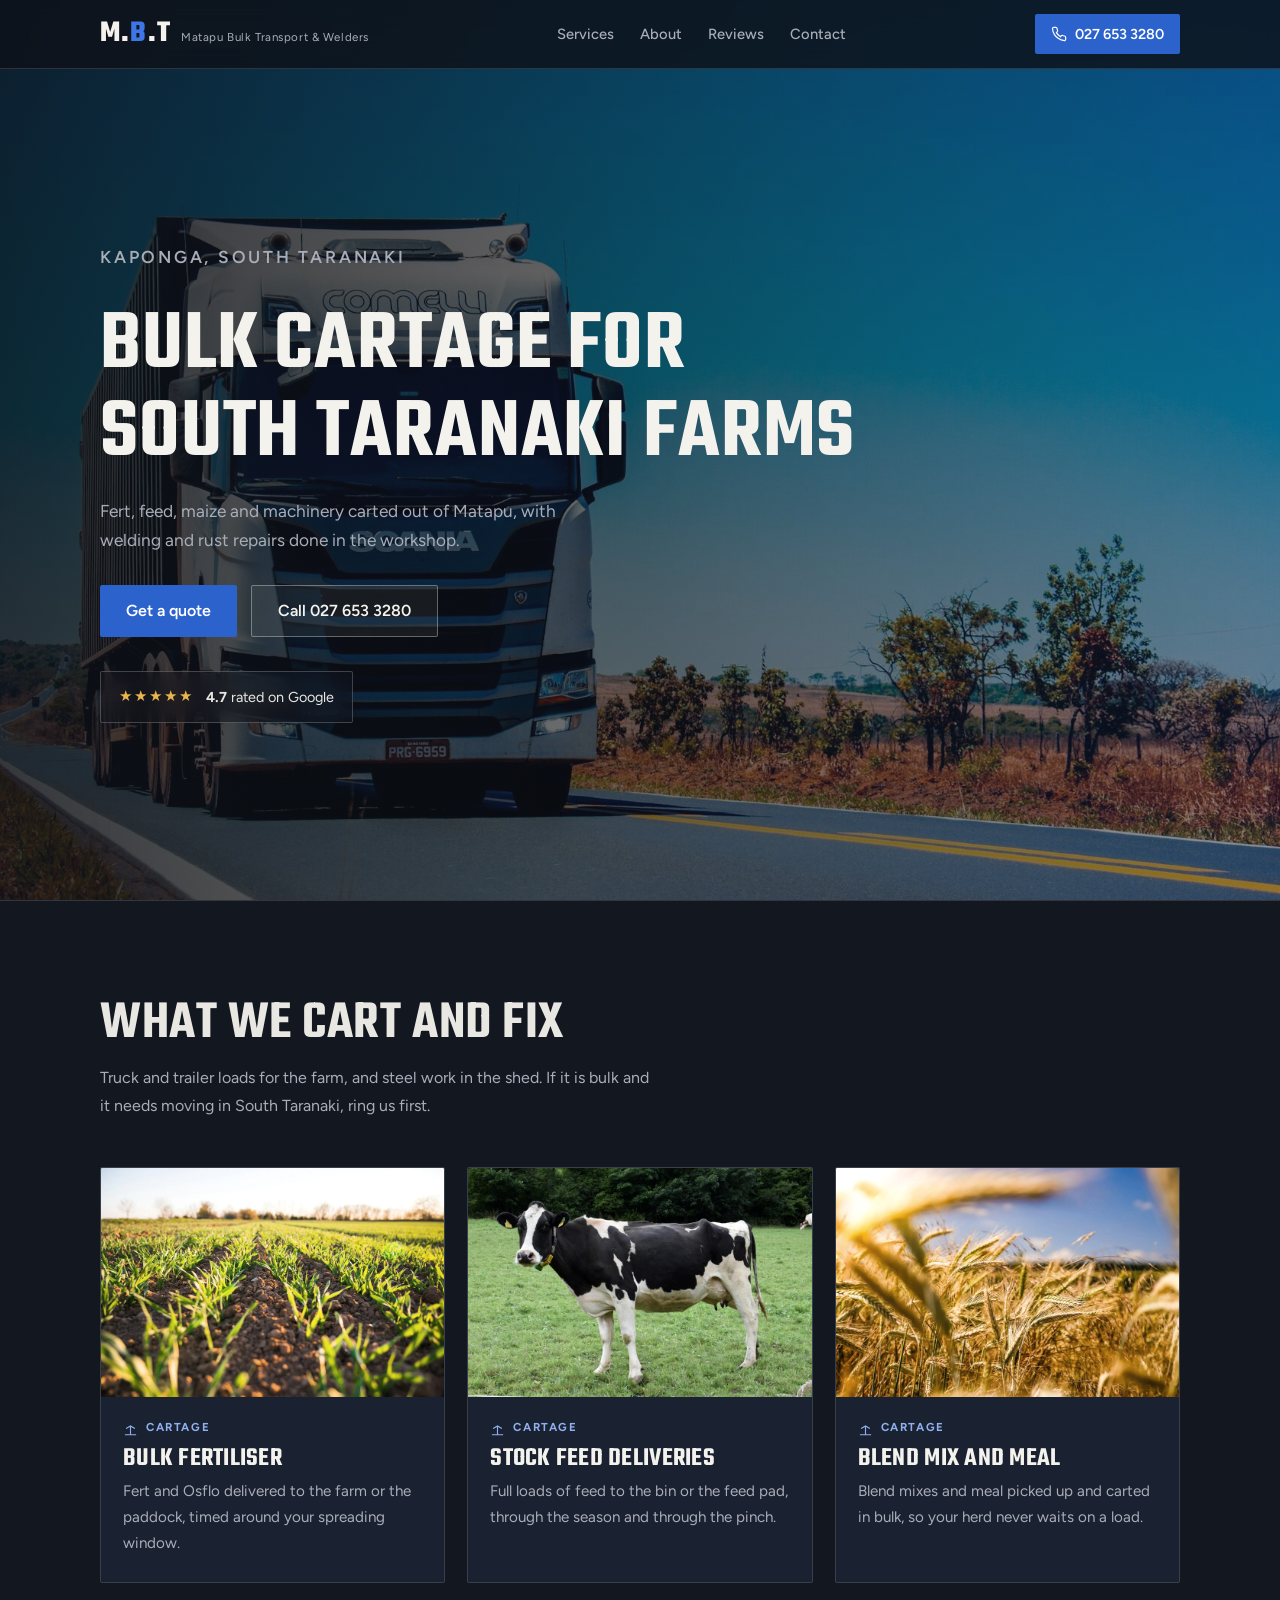
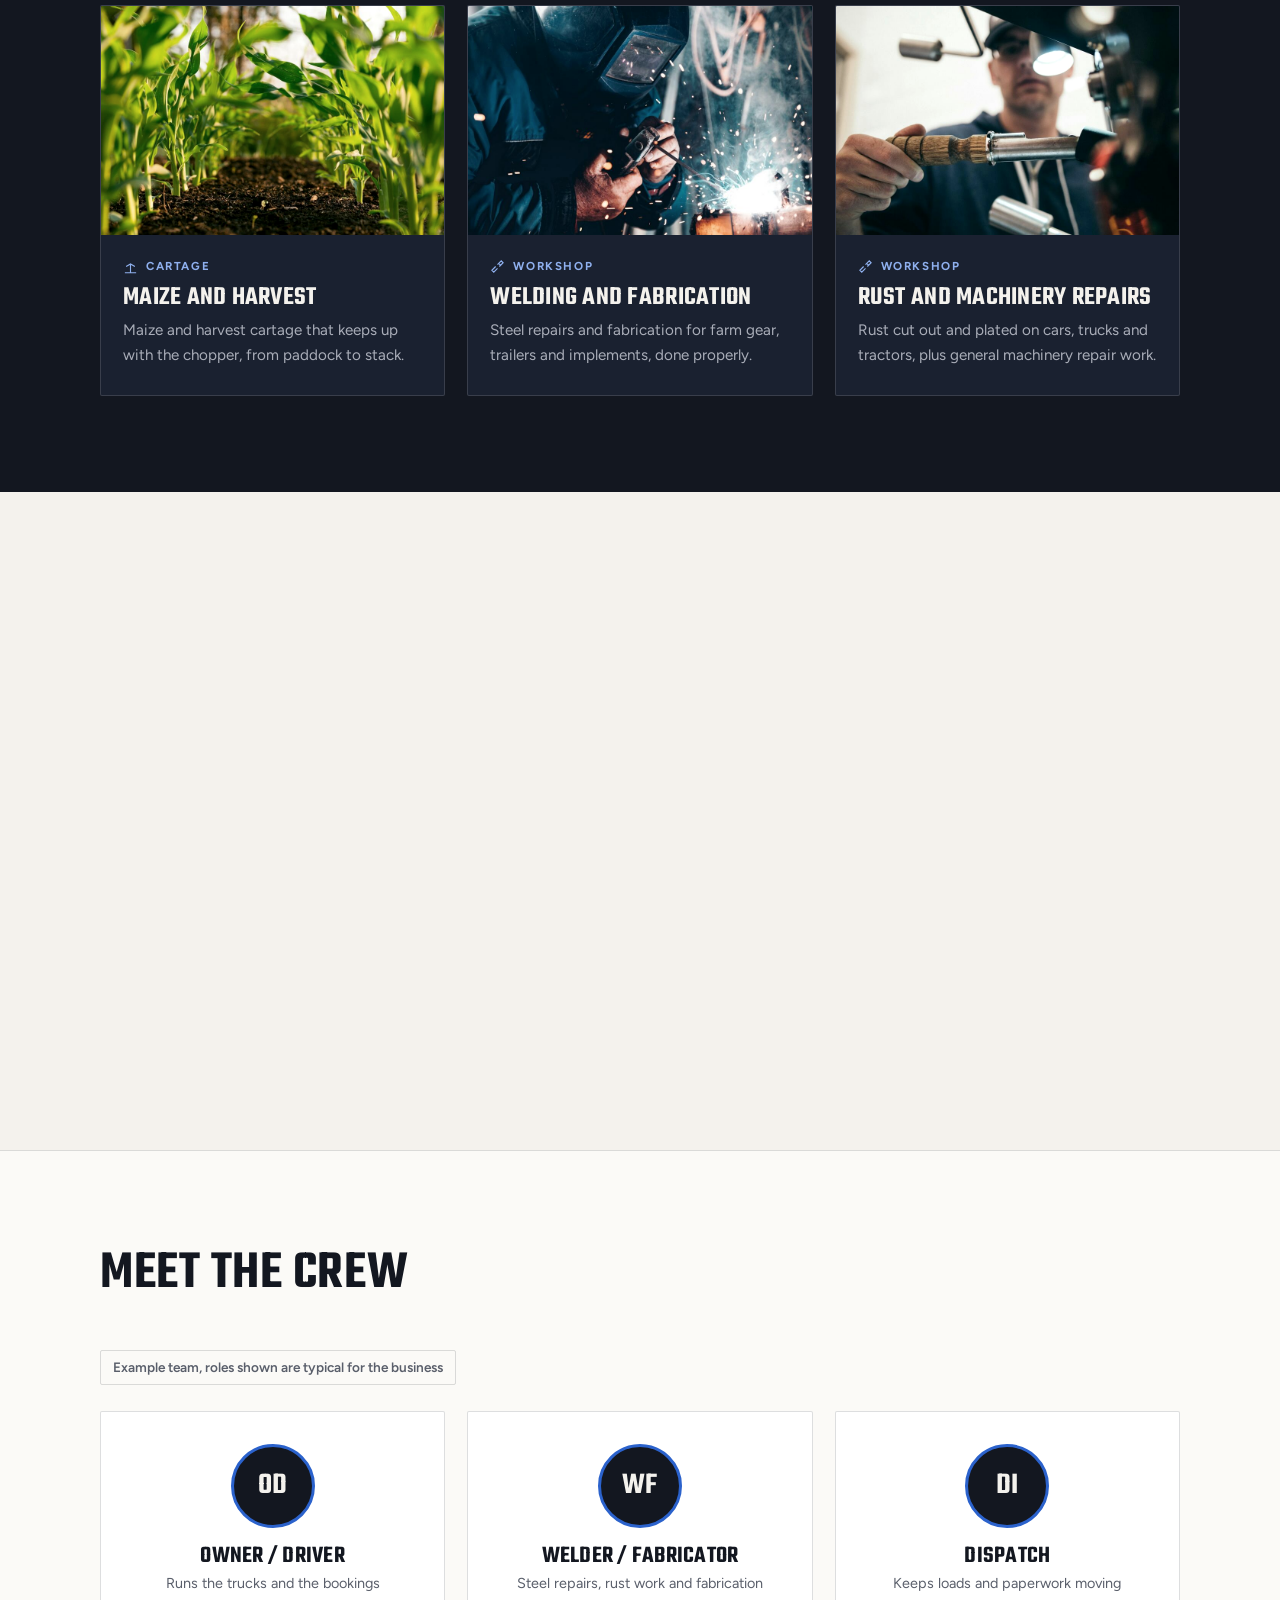
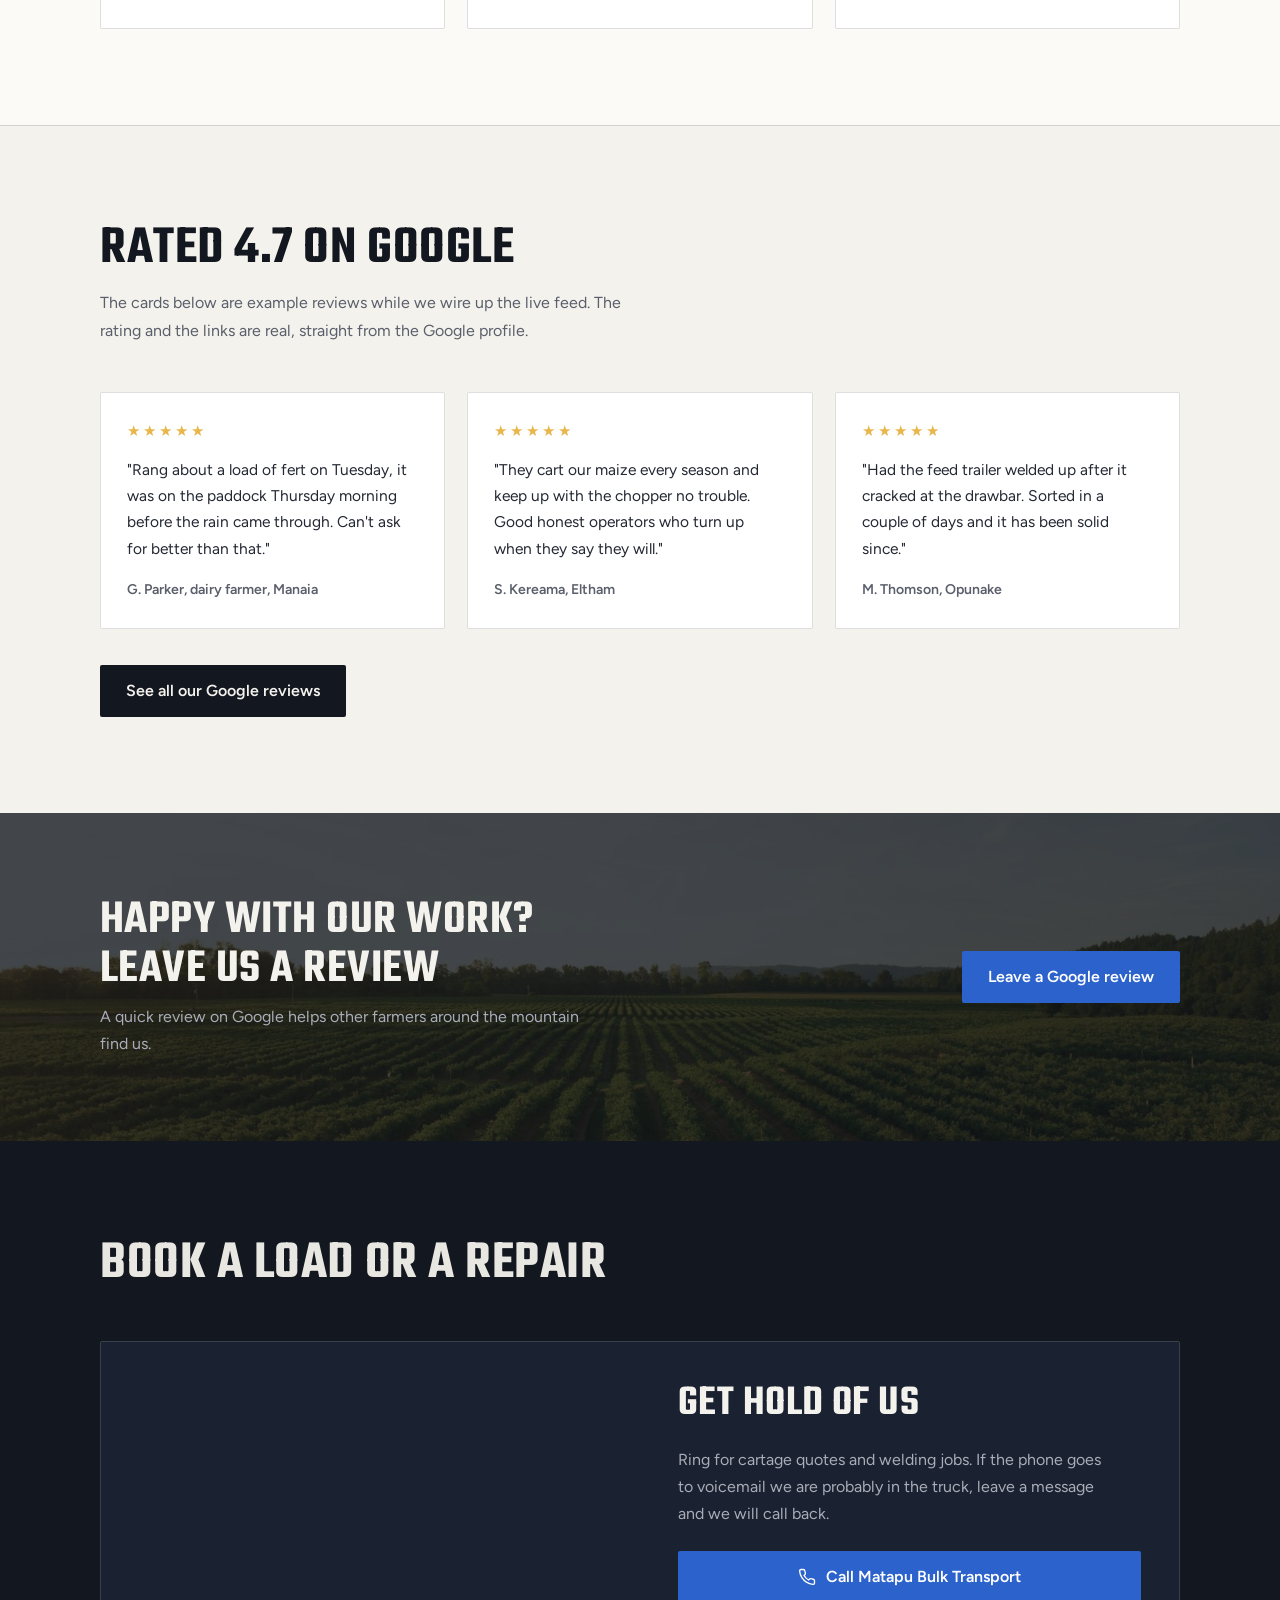
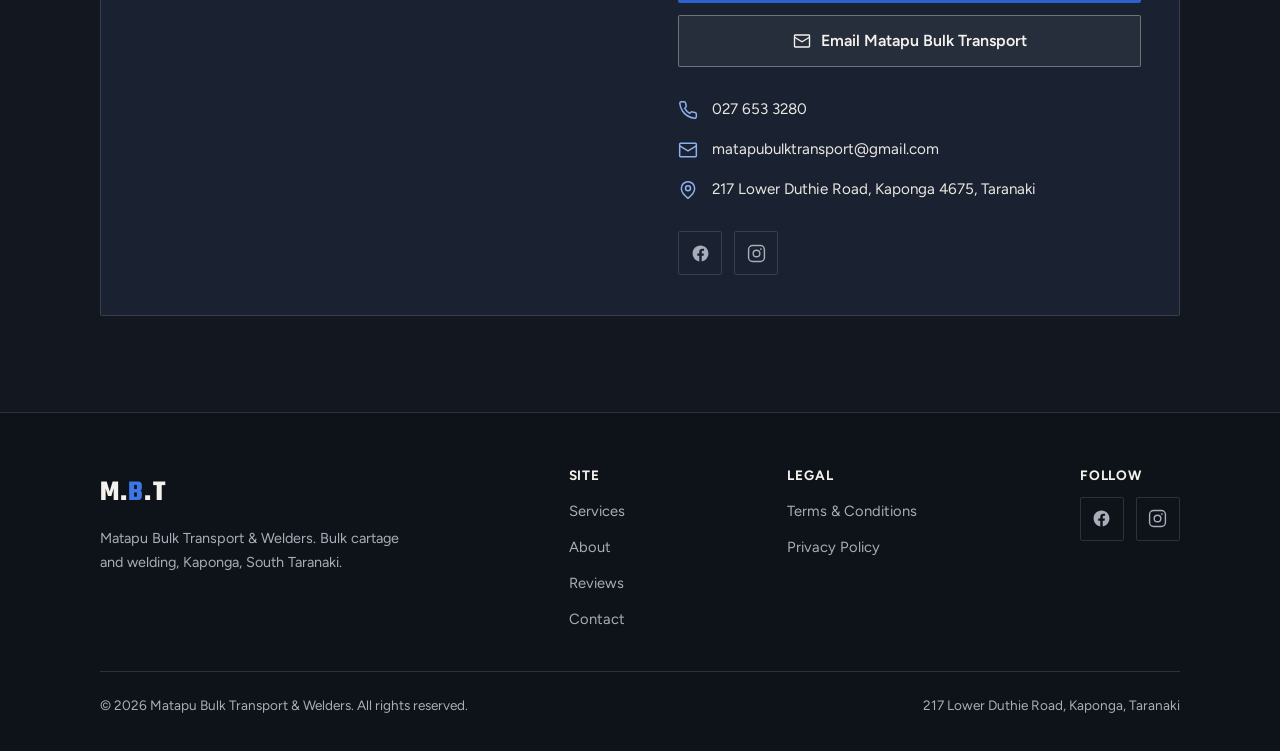
==== index.html @ b4bfd5b0 "Initial build: Matapu Bulk Transport & Welders" ====
<!DOCTYPE html>
<html lang="en-NZ">
<head>
<meta charset="UTF-8">
<meta name="viewport" content="width=device-width, initial-scale=1">
<title>Matapu Bulk Transport &amp; Welders | Bulk Cartage &amp; Welding, Kaponga</title>
<meta name="description" content="Bulk fertiliser, stock feed, maize and Osflo cartage across South Taranaki, plus welding and rust repairs. Truck and trailer units based at Matapu, Kaponga. Call 027 653 3280 for a quote.">
<meta property="og:title" content="Matapu Bulk Transport &amp; Welders | Bulk Cartage &amp; Welding, Kaponga">
<meta property="og:description" content="Bulk fert, feed, maize and Osflo carted across South Taranaki. Welding and rust repairs in the workshop at Matapu.">
<meta property="og:type" content="website">
<meta property="og:image" content="img/about-real-truck.jpg">
<link rel="icon" href="data:image/svg+xml,%3Csvg xmlns='http://www.w3.org/2000/svg' viewBox='0 0 64 64'%3E%3Crect width='64' height='64' fill='%23122346'/%3E%3Ctext x='32' y='46' font-family='Arial Black,sans-serif' font-size='36' font-weight='900' fill='%23f4f2ed' text-anchor='middle'%3EM%3C/text%3E%3C/svg%3E">
<link rel="preconnect" href="https://fonts.googleapis.com">
<link rel="preconnect" href="https://fonts.gstatic.com" crossorigin>
<link href="https://fonts.googleapis.com/css2?family=Teko:wght@500;600;700&family=Figtree:wght@400;500;600;700&display=swap" rel="stylesheet">
<style>
:root{
  --ink:#131720;
  --ink-2:#1a2130;
  --ink-3:#0e1219;
  --bone:#f4f2ed;
  --paper:#fbfaf7;
  --accent:#2b62cc;
  --accent-strong:#3d77e6;
  --accent-hover:#2149a3;
  --accent-soft:#8fb0ee;
  --line:rgba(244,242,237,.14);
  --line-dark:rgba(19,23,32,.14);
  --text-on-dark:#e9e7e1;
  --text-dim:#a9adb8;
  --text-dark:#232833;
  --text-dark-dim:#5a5f6b;
  --radius:2px;
  --display:'Teko',sans-serif;
  --body:'Figtree',sans-serif;
}
*{margin:0;padding:0;box-sizing:border-box}
html{scroll-behavior:smooth}
img{image-orientation:from-image;max-width:100%}
body{
  font-family:var(--body);
  background:var(--ink);
  color:var(--text-on-dark);
  font-size:16px;
  line-height:1.7;
  overflow-x:hidden;
}
::selection{background:var(--accent);color:#fff}
a{color:inherit}
h1,h2,h3{font-family:var(--display);text-transform:uppercase;line-height:1.02;letter-spacing:.01em;font-weight:600}
.wrap{max-width:1120px;margin:0 auto;padding:0 20px}

/* ---------- opening overlay ---------- */
#intro{position:fixed;inset:0;background:var(--ink-3);z-index:200;display:flex;align-items:center;justify-content:center;transition:opacity .7s ease,visibility .7s}
#intro.gone{opacity:0;visibility:hidden;pointer-events:none}
#intro span{font-family:var(--display);font-size:2.2rem;text-transform:uppercase;color:var(--bone);letter-spacing:.14em;opacity:0;animation:introIn .8s ease .1s forwards}
@keyframes introIn{from{opacity:0;transform:translateY(14px)}to{opacity:1;transform:translateY(0)}}

/* ---------- nav ---------- */
header{
  position:fixed;top:0;left:0;right:0;z-index:100;
  background:rgba(14,18,25,.82);
  backdrop-filter:blur(12px);
  -webkit-backdrop-filter:blur(12px);
  border-bottom:1px solid var(--line);
}
.nav{display:flex;align-items:center;justify-content:space-between;height:68px;gap:16px}
.logo{display:flex;align-items:baseline;gap:10px;text-decoration:none;min-width:0}
.logo b{font-family:var(--display);font-size:1.9rem;font-weight:700;color:var(--bone);letter-spacing:.04em;line-height:1}
.logo b em{font-style:normal;color:var(--accent-strong)}
.logo span{font-size:.72rem;color:var(--text-dim);letter-spacing:.05em;white-space:nowrap}
.nav-links{display:flex;gap:26px;list-style:none}
.nav-links a{text-decoration:none;font-size:.92rem;font-weight:500;color:var(--text-dim);transition:color .25s}
.nav-links a:hover{color:var(--bone)}
.nav-call{
  display:inline-flex;align-items:center;gap:8px;height:40px;padding:0 16px;
  background:var(--accent);color:#fff;text-decoration:none;font-weight:600;font-size:.9rem;
  border-radius:var(--radius);line-height:1;transition:background .25s;white-space:nowrap;
}
.nav-call:hover{background:var(--accent-hover)}
.burger{display:none;background:none;border:1px solid var(--line);border-radius:var(--radius);width:44px;height:44px;cursor:pointer;color:var(--bone);align-items:center;justify-content:center}
#mobile-menu{display:none;background:var(--ink-3);border-bottom:1px solid var(--line)}
#mobile-menu.open{display:block}
#mobile-menu a{display:block;padding:15px 20px;text-decoration:none;color:var(--text-on-dark);font-weight:500;border-top:1px solid var(--line)}
#mobile-menu a:hover{color:var(--accent-soft)}

/* ---------- hero ---------- */
.hero{position:relative;min-height:100dvh;display:flex;align-items:center;background:var(--ink-3);overflow:hidden}
.hero-slides{position:absolute;inset:0}
.hero-slide{position:absolute;inset:0;opacity:0;transition:opacity 1.6s ease}
.hero-slide.on{opacity:1}
.hero-slide img{width:100%;height:100%;object-fit:cover}
.hero-scrim{position:absolute;inset:0;background:linear-gradient(100deg,rgba(14,18,25,.88) 0%,rgba(14,18,25,.62) 48%,rgba(18,35,70,.45) 100%)}
.hero-inner{position:relative;z-index:2;width:100%;padding:120px 20px 72px}
.hero-eyebrow{font-size:.85rem;font-weight:600;letter-spacing:.16em;text-transform:uppercase;color:var(--accent-soft);margin-bottom:14px}
.hero h1{font-size:clamp(3rem,7.5vw,5.4rem);max-width:20ch;color:var(--bone)}
.hero p{margin:18px 0 30px;max-width:46ch;font-size:1.08rem;color:var(--text-dim)}
.hero-ctas{display:flex;gap:14px;flex-wrap:wrap}
.btn{
  display:inline-flex;align-items:center;justify-content:center;gap:10px;
  min-height:52px;padding:0 26px;border-radius:var(--radius);
  font-family:var(--body);font-weight:600;font-size:1rem;text-decoration:none;line-height:1;
  transition:transform .2s,background .25s,border-color .25s;cursor:pointer;border:0;
}
.btn:active{transform:translateY(1px)}
.btn-solid{background:var(--accent);color:#fff}
.btn-solid:hover{background:var(--accent-hover)}
.btn-ghost{background:rgba(244,242,237,.06);color:var(--bone);border:1px solid rgba(244,242,237,.35)}
.btn-ghost:hover{border-color:var(--bone)}
.hero-rating{
  margin-top:34px;display:inline-flex;align-items:center;gap:12px;
  padding:12px 18px;border-radius:var(--radius);
  background:rgba(19,23,32,.42);border:1px solid rgba(244,242,237,.22);
  backdrop-filter:blur(10px);-webkit-backdrop-filter:blur(10px);
  text-decoration:none;transition:border-color .25s;
}
.hero-rating:hover{border-color:var(--accent-soft)}
.hero-rating .stars{color:#e8b64c;letter-spacing:2px;font-size:.95rem}
.hero-rating .txt{font-size:.9rem;color:var(--text-on-dark)}
.hero-rating .txt b{font-weight:700}

/* ---------- sections ---------- */
section{padding:96px 0}
.sec-head{max-width:60ch;margin-bottom:48px}
.sec-head h2{font-size:clamp(2.3rem,4.6vw,3.4rem)}
.sec-head p{margin-top:12px;color:var(--text-dim);max-width:55ch}
.light .sec-head p{color:var(--text-dark-dim)}

/* services */
#services{background:var(--ink);border-top:1px solid var(--line)}
.svc-grid{display:grid;grid-template-columns:repeat(3,1fr);gap:22px}
.svc{
  background:var(--ink-2);border:1px solid var(--line);border-radius:var(--radius);
  overflow:hidden;display:flex;flex-direction:column;
  transition:transform .3s ease,border-color .3s ease;
}
.svc:hover{transform:translateY(-5px);border-color:rgba(143,176,238,.45)}
.svc-img{aspect-ratio:3/2;overflow:hidden}
.svc-img img{width:100%;height:100%;object-fit:cover;filter:saturate(.82) contrast(1.05);transition:transform .5s ease;display:block}
.svc:hover .svc-img img{transform:scale(1.05)}
.svc-body{padding:20px 22px 26px}
.svc-label{display:inline-flex;align-items:center;gap:8px;font-size:.72rem;font-weight:700;letter-spacing:.14em;text-transform:uppercase;color:var(--accent-soft);margin-bottom:8px}
.svc-label svg{width:15px;height:15px}
.svc h3{font-size:1.65rem;color:var(--bone);margin-bottom:6px}
.svc p{font-size:.95rem;color:var(--text-dim)}

/* about */
#about{background:var(--bone);color:var(--text-dark)}
.about-grid{display:grid;grid-template-columns:5fr 6fr;gap:56px;align-items:center}
.about-photo{position:relative}
.about-photo img{width:100%;height:auto;display:block;border-radius:var(--radius);filter:saturate(.82) contrast(1.05)}
.about-photo .tag{
  position:absolute;left:0;bottom:-16px;background:var(--accent);color:#fff;
  font-size:.78rem;font-weight:700;letter-spacing:.1em;text-transform:uppercase;
  padding:9px 16px;border-radius:var(--radius);
}
.about-copy h2{font-size:clamp(2.3rem,4.6vw,3.2rem);color:var(--ink)}
.about-copy p{margin:16px 0;color:var(--text-dark-dim)}
.checklist{list-style:none;margin-top:22px;display:grid;gap:12px}
.checklist li{display:flex;gap:12px;align-items:flex-start;font-weight:500;color:var(--text-dark)}
.checklist svg{width:22px;height:22px;flex:none;color:var(--accent);margin-top:2px}

/* crew */
#crew{background:var(--paper);color:var(--text-dark);border-top:1px solid var(--line-dark)}
.crew-note{display:inline-block;font-size:.85rem;font-weight:600;color:var(--text-dark-dim);border:1px solid var(--line-dark);border-radius:var(--radius);padding:5px 12px;margin-bottom:26px}
.crew-grid{display:grid;grid-template-columns:repeat(3,1fr);gap:22px}
.crew-card{border:1px solid var(--line-dark);border-radius:var(--radius);padding:32px 24px;text-align:center;background:#fff;transition:transform .3s}
.crew-card:hover{transform:translateY(-4px)}
.avatar{
  width:84px;height:84px;border-radius:50%;margin:0 auto 16px;
  background:var(--ink);border:3px solid var(--accent);
  display:flex;align-items:center;justify-content:center;
  font-family:var(--display);font-size:1.9rem;color:var(--bone);font-weight:600;
}
.crew-card h3{font-size:1.5rem;color:var(--ink)}
.crew-card span{font-size:.9rem;color:var(--text-dark-dim)}

/* reviews */
#reviews{background:var(--bone);color:var(--text-dark);border-top:1px solid var(--line-dark)}
.review-grid{display:grid;grid-template-columns:repeat(3,1fr);gap:22px;margin-bottom:36px}
.review-card{background:#fff;border:1px solid var(--line-dark);border-radius:var(--radius);padding:26px}
.review-card .stars{color:#e8b64c;letter-spacing:3px;margin-bottom:12px;font-size:.95rem}
.review-card p{font-size:.97rem;color:var(--text-dark);margin-bottom:16px}
.review-card footer{font-size:.88rem;font-weight:600;color:var(--text-dark-dim)}
.reviews-actions{display:flex;gap:14px;flex-wrap:wrap;align-items:center}
.btn-dark{background:var(--ink);color:var(--bone)}
.btn-dark:hover{background:var(--ink-2)}

/* review banner */
#review-banner{position:relative;padding:84px 0;background:var(--ink-3);overflow:hidden}
#review-banner .bg{position:absolute;inset:0}
#review-banner .bg img{width:100%;height:100%;object-fit:cover}
#review-banner .bg::after{content:"";position:absolute;inset:0;background:rgba(14,18,25,.78)}
.banner-inner{position:relative;z-index:2;display:flex;align-items:center;justify-content:space-between;gap:28px;flex-wrap:wrap}
.banner-inner h2{font-size:clamp(2rem,4vw,3rem);color:var(--bone);max-width:22ch}
.banner-inner p{color:var(--text-dim);margin-top:8px;max-width:48ch}

/* contact */
#contact{background:var(--ink)}
.contact-card{
  background:var(--ink-2);border:1px solid var(--line);border-radius:var(--radius);
  display:grid;grid-template-columns:1fr 1fr;overflow:hidden;
}
.contact-map{min-height:460px}
.contact-map iframe{width:100%;height:100%;border:0;display:block;filter:grayscale(.25) contrast(1.05)}
.contact-info{padding:40px 38px;display:flex;flex-direction:column;gap:14px}
.contact-info h3{font-size:clamp(2rem,3.6vw,2.7rem);color:var(--bone);margin-bottom:6px}
.contact-info>p{color:var(--text-dim);margin-bottom:10px;max-width:44ch}
.contact-btns{display:grid;gap:12px;margin-bottom:16px}
.contact-btns .btn{width:100%}
.info-row{display:flex;align-items:flex-start;gap:14px;font-size:.95rem;color:var(--text-on-dark)}
.info-row svg{width:20px;height:20px;flex:none;color:var(--accent-soft);margin-top:3px}
.info-row a{text-decoration:none;color:var(--text-on-dark)}
.info-row a:hover{color:var(--accent-soft)}
.socials{display:flex;gap:12px;margin-top:14px}
.socials a{
  width:44px;height:44px;border:1px solid var(--line);border-radius:var(--radius);
  display:flex;align-items:center;justify-content:center;color:var(--text-dim);
  transition:color .25s,border-color .25s;
}
.socials a:hover{color:var(--bone);border-color:var(--accent-soft)}
.socials svg{width:19px;height:19px}

/* footer */
footer.site{background:var(--ink-3);border-top:1px solid var(--line);padding:56px 0 34px}
.foot-grid{display:flex;justify-content:space-between;gap:36px;flex-wrap:wrap;margin-bottom:38px}
.foot-brand b{font-family:var(--display);font-size:1.8rem;font-weight:700;color:var(--bone);letter-spacing:.04em}
.foot-brand b em{font-style:normal;color:var(--accent-strong)}
.foot-brand p{color:var(--text-dim);font-size:.9rem;max-width:34ch;margin-top:8px}
.foot-col h3{font-family:var(--body);font-size:.85rem;font-weight:700;color:var(--bone);margin-bottom:14px;letter-spacing:.06em;text-transform:uppercase}
.foot-col ul{list-style:none;display:grid;gap:9px}
.foot-col a{text-decoration:none;color:var(--text-dim);font-size:.92rem;transition:color .25s}
.foot-col a:hover{color:var(--bone)}
.foot-bottom{border-top:1px solid var(--line);padding-top:22px;display:flex;justify-content:space-between;gap:14px;flex-wrap:wrap;font-size:.85rem;color:var(--text-dim)}

/* reveals */
.reveal{opacity:0;transform:translateY(26px);transition:opacity .7s ease,transform .7s ease}
.reveal.in{opacity:1;transform:none}

@media (prefers-reduced-motion: reduce){
  html{scroll-behavior:auto}
  .reveal{opacity:1;transform:none;transition:none}
  .hero-slide{transition:none}
  #intro{display:none}
  .svc:hover,.crew-card:hover{transform:none}
  .svc:hover .svc-img img{transform:none}
}

/* ---------- responsive ---------- */
@media (max-width:1000px){
  .svc-grid,.crew-grid,.review-grid{grid-template-columns:repeat(2,1fr)}
  .about-grid{grid-template-columns:1fr;gap:44px}
  .contact-card{grid-template-columns:1fr}
  .contact-map{min-height:320px;order:2}
  .contact-info{order:1}
}
@media (max-width:720px){
  .nav-links{display:none}
  .logo span{display:none}
  .burger{display:flex}
  .nav-call span.lbl{display:none}
  section{padding:68px 0}
  .svc-grid,.crew-grid,.review-grid{grid-template-columns:1fr}
  .hero h1{font-size:clamp(2.6rem,11.5vw,3.4rem)}
  .hero-inner{padding:110px 20px 56px}
  .hero-ctas .btn{width:100%}
  .banner-inner{flex-direction:column;align-items:flex-start}
  .contact-info{padding:30px 22px}
}
</style>
</head>
<body>

<div id="intro" aria-hidden="true"><span>Matapu Bulk Transport</span></div>

<header>
  <div class="wrap">
    <nav class="nav" aria-label="Main">
      <a class="logo" href="#top">
        <b>M.<em>B</em>.T</b>
        <span>Matapu Bulk Transport &amp; Welders</span>
      </a>
      <ul class="nav-links">
        <li><a href="#services">Services</a></li>
        <li><a href="#about">About</a></li>
        <li><a href="#reviews">Reviews</a></li>
        <li><a href="#contact">Contact</a></li>
      </ul>
      <a class="nav-call" href="tel:+64276533280">
        <svg viewBox="0 0 24 24" fill="none" stroke="currentColor" stroke-width="1.8" width="16" height="16" aria-hidden="true"><path d="M22 16.9v3a2 2 0 0 1-2.2 2 19.8 19.8 0 0 1-8.6-3 19.5 19.5 0 0 1-6-6 19.8 19.8 0 0 1-3-8.7A2 2 0 0 1 4.1 2h3a2 2 0 0 1 2 1.7c.1 1 .4 2 .7 2.9a2 2 0 0 1-.5 2.1L8.1 10a16 16 0 0 0 6 6l1.3-1.3a2 2 0 0 1 2.1-.4c.9.3 1.9.5 2.9.7a2 2 0 0 1 1.6 2z"/></svg>
        <span class="lbl">027 653 3280</span>
      </a>
      <button class="burger" aria-label="Open menu" aria-expanded="false" aria-controls="mobile-menu">
        <svg viewBox="0 0 24 24" fill="none" stroke="currentColor" stroke-width="1.8" width="22" height="22" aria-hidden="true"><path d="M3 6h18M3 12h18M3 18h18"/></svg>
      </button>
    </nav>
  </div>
  <div id="mobile-menu">
    <a href="#services">Services</a>
    <a href="#about">About</a>
    <a href="#reviews">Reviews</a>
    <a href="#contact">Contact</a>
    <a href="tel:+64276533280">Call 027 653 3280</a>
  </div>
</header>

<main id="top">

  <!-- HERO -->
  <section class="hero" aria-label="Introduction">
    <div class="hero-slides" aria-hidden="true">
      <div class="hero-slide on"><img src="img/hero-truck.jpg" alt="" fetchpriority="high" width="1800" height="1200"></div>
      <div class="hero-slide"><img src="img/hero-field.jpg" alt="" loading="lazy" width="1800" height="1013"></div>
      <div class="hero-slide"><img src="img/hero-harvest.jpg" alt="" loading="lazy" width="1800" height="1200"></div>
    </div>
    <div class="hero-scrim" aria-hidden="true"></div>
    <div class="wrap hero-inner">
      <p class="hero-eyebrow">Kaponga, South Taranaki</p>
      <h1>Bulk cartage for South Taranaki farms</h1>
      <p>Fert, feed, maize and machinery carted out of Matapu, with welding and rust repairs done in the workshop.</p>
      <div class="hero-ctas">
        <a class="btn btn-solid" href="#contact">Get a quote</a>
        <a class="btn btn-ghost" href="tel:+64276533280">Call 027 653 3280</a>
      </div>
      <a class="hero-rating" href="https://maps.google.com/?cid=12730805984201557028" target="_blank" rel="noopener">
        <span class="stars" aria-hidden="true">&#9733;&#9733;&#9733;&#9733;&#9733;</span>
        <span class="txt"><b>4.7</b> rated on Google</span>
      </a>
    </div>
  </section>

  <!-- SERVICES -->
  <section id="services">
    <div class="wrap">
      <div class="sec-head reveal">
        <h2>What we cart and fix</h2>
        <p>Truck and trailer loads for the farm, and steel work in the shed. If it is bulk and it needs moving in South Taranaki, ring us first.</p>
      </div>
      <div class="svc-grid">
        <article class="svc reveal">
          <div class="svc-img"><img src="img/card-fert.jpg" alt="Green pasture rows responding to fertiliser" loading="lazy" width="900" height="599"></div>
          <div class="svc-body">
            <span class="svc-label"><svg viewBox="0 0 24 24" fill="none" stroke="currentColor" stroke-width="1.8" aria-hidden="true"><path d="M12 22V8M5 12l7-4 7 4M3 22h18"/></svg>Cartage</span>
            <h3>Bulk fertiliser</h3>
            <p>Fert and Osflo delivered to the farm or the paddock, timed around your spreading window.</p>
          </div>
        </article>
        <article class="svc reveal">
          <div class="svc-img"><img src="img/card-feed.jpg" alt="Friesian dairy cow on pasture" loading="lazy" width="900" height="600"></div>
          <div class="svc-body">
            <span class="svc-label"><svg viewBox="0 0 24 24" fill="none" stroke="currentColor" stroke-width="1.8" aria-hidden="true"><path d="M12 22V8M5 12l7-4 7 4M3 22h18"/></svg>Cartage</span>
            <h3>Stock feed deliveries</h3>
            <p>Full loads of feed to the bin or the feed pad, through the season and through the pinch.</p>
          </div>
        </article>
        <article class="svc reveal">
          <div class="svc-img"><img src="img/card-blend.jpg" alt="Ripe grain heads in a crop" loading="lazy" width="900" height="675"></div>
          <div class="svc-body">
            <span class="svc-label"><svg viewBox="0 0 24 24" fill="none" stroke="currentColor" stroke-width="1.8" aria-hidden="true"><path d="M12 22V8M5 12l7-4 7 4M3 22h18"/></svg>Cartage</span>
            <h3>Blend mix and meal</h3>
            <p>Blend mixes and meal picked up and carted in bulk, so your herd never waits on a load.</p>
          </div>
        </article>
        <article class="svc reveal">
          <div class="svc-img"><img src="img/card-maize.jpg" alt="Young maize plants in rows" loading="lazy" width="900" height="600"></div>
          <div class="svc-body">
            <span class="svc-label"><svg viewBox="0 0 24 24" fill="none" stroke="currentColor" stroke-width="1.8" aria-hidden="true"><path d="M12 22V8M5 12l7-4 7 4M3 22h18"/></svg>Cartage</span>
            <h3>Maize and harvest</h3>
            <p>Maize and harvest cartage that keeps up with the chopper, from paddock to stack.</p>
          </div>
        </article>
        <article class="svc reveal">
          <div class="svc-img"><img src="img/card-weld.jpg" alt="Welder working with sparks flying" loading="lazy" width="900" height="600"></div>
          <div class="svc-body">
            <span class="svc-label"><svg viewBox="0 0 24 24" fill="none" stroke="currentColor" stroke-width="1.8" aria-hidden="true"><path d="M15 12l6-6-3-3-6 6M9 12l-6 6 3 3 6-6M14 7l3 3"/></svg>Workshop</span>
            <h3>Welding and fabrication</h3>
            <p>Steel repairs and fabrication for farm gear, trailers and implements, done properly.</p>
          </div>
        </article>
        <article class="svc reveal">
          <div class="svc-img"><img src="img/card-workshop.jpg" alt="Machinist working at a workshop machine" loading="lazy" width="900" height="600"></div>
          <div class="svc-body">
            <span class="svc-label"><svg viewBox="0 0 24 24" fill="none" stroke="currentColor" stroke-width="1.8" aria-hidden="true"><path d="M15 12l6-6-3-3-6 6M9 12l-6 6 3 3 6-6M14 7l3 3"/></svg>Workshop</span>
            <h3>Rust and machinery repairs</h3>
            <p>Rust cut out and plated on cars, trucks and tractors, plus general machinery repair work.</p>
          </div>
        </article>
      </div>
    </div>
  </section>

  <!-- ABOUT -->
  <section id="about" class="light">
    <div class="wrap about-grid">
      <div class="about-photo reveal">
        <img src="img/about-real-truck.jpg" alt="Matapu Bulk Transport truck and trailer tipping a bulk load" loading="lazy" width="720" height="720">
        <span class="tag">Our truck, our load</span>
      </div>
      <div class="about-copy reveal">
        <h2>Based at Matapu, working the whole district</h2>
        <p>Matapu Bulk Transport &amp; Welders runs truck and trailer units out of Lower Duthie Road, Kaponga. The work is bulk cartage for farms across South Taranaki: fertiliser, stock feed, blend mixes, maize and Osflo, plus machinery shifted when it needs to move.</p>
        <p>The welding side backs it up. Steel repairs, fabrication and rust work get done in the workshop, so the same crew that carts your load can fix the gear it lands in.</p>
        <ul class="checklist">
          <li><svg viewBox="0 0 24 24" fill="none" stroke="currentColor" stroke-width="1.8" aria-hidden="true"><path d="M20 6L9 17l-5-5"/></svg>Locally owned and operated at Matapu, Kaponga</li>
          <li><svg viewBox="0 0 24 24" fill="none" stroke="currentColor" stroke-width="1.8" aria-hidden="true"><path d="M20 6L9 17l-5-5"/></svg>Truck and trailer units for full bulk loads</li>
          <li><svg viewBox="0 0 24 24" fill="none" stroke="currentColor" stroke-width="1.8" aria-hidden="true"><path d="M20 6L9 17l-5-5"/></svg>Cartage and welding from the one yard</li>
        </ul>
      </div>
    </div>
  </section>

  <!-- CREW -->
  <section id="crew">
    <div class="wrap">
      <div class="sec-head reveal">
        <h2 style="color:var(--ink)">Meet the crew</h2>
      </div>
      <span class="crew-note reveal">Example team, roles shown are typical for the business</span>
      <div class="crew-grid">
        <div class="crew-card reveal">
          <div class="avatar">OD</div>
          <h3>Owner / Driver</h3>
          <span>Runs the trucks and the bookings</span>
        </div>
        <div class="crew-card reveal">
          <div class="avatar">WF</div>
          <h3>Welder / Fabricator</h3>
          <span>Steel repairs, rust work and fabrication</span>
        </div>
        <div class="crew-card reveal">
          <div class="avatar">DI</div>
          <h3>Dispatch</h3>
          <span>Keeps loads and paperwork moving</span>
        </div>
      </div>
    </div>
  </section>

  <!-- REVIEWS -->
  <section id="reviews" class="light">
    <div class="wrap">
      <div class="sec-head reveal">
        <h2 style="color:var(--ink)">Rated 4.7 on Google</h2>
        <p>The cards below are example reviews while we wire up the live feed. The rating and the links are real, straight from the Google profile.</p>
      </div>
      <div class="review-grid">
        <article class="review-card reveal">
          <div class="stars" aria-label="5 stars">&#9733;&#9733;&#9733;&#9733;&#9733;</div>
          <p>"Rang about a load of fert on Tuesday, it was on the paddock Thursday morning before the rain came through. Can't ask for better than that."</p>
          <footer>G. Parker, dairy farmer, Manaia</footer>
        </article>
        <article class="review-card reveal">
          <div class="stars" aria-label="5 stars">&#9733;&#9733;&#9733;&#9733;&#9733;</div>
          <p>"They cart our maize every season and keep up with the chopper no trouble. Good honest operators who turn up when they say they will."</p>
          <footer>S. Kereama, Eltham</footer>
        </article>
        <article class="review-card reveal">
          <div class="stars" aria-label="5 stars">&#9733;&#9733;&#9733;&#9733;&#9733;</div>
          <p>"Had the feed trailer welded up after it cracked at the drawbar. Sorted in a couple of days and it has been solid since."</p>
          <footer>M. Thomson, Opunake</footer>
        </article>
      </div>
      <div class="reviews-actions reveal">
        <a class="btn btn-dark" href="https://maps.google.com/?cid=12730805984201557028" target="_blank" rel="noopener">See all our Google reviews</a>
      </div>
    </div>
  </section>

  <!-- REVIEW BANNER -->
  <section id="review-banner">
    <div class="bg" aria-hidden="true"><img src="img/banner-field.jpg" alt="" loading="lazy" width="1600" height="1199"></div>
    <div class="wrap banner-inner reveal">
      <div>
        <h2>Happy with our work? Leave us a review</h2>
        <p>A quick review on Google helps other farmers around the mountain find us.</p>
      </div>
      <a class="btn btn-solid" href="https://search.google.com/local/writereview?placeid=ChIJBQTJ63ehFW0RJETAiJforLA" target="_blank" rel="noopener">Leave a Google review</a>
    </div>
  </section>

  <!-- CONTACT -->
  <section id="contact">
    <div class="wrap">
      <div class="sec-head reveal">
        <h2>Book a load or a repair</h2>
      </div>
      <div class="contact-card reveal">
        <div class="contact-map">
          <iframe title="Map showing Matapu Bulk Transport and Welders at 217 Lower Duthie Road, Kaponga" src="https://www.google.com/maps?q=Matapu%20Bulk%20Transport%20%26%20Welders%2C%20217%20Lower%20Duthie%20Road%2C%20Kaponga&amp;output=embed" loading="lazy" referrerpolicy="no-referrer-when-downgrade" allowfullscreen></iframe>
        </div>
        <div class="contact-info">
          <h3>Get hold of us</h3>
          <p>Ring for cartage quotes and welding jobs. If the phone goes to voicemail we are probably in the truck, leave a message and we will call back.</p>
          <div class="contact-btns">
            <a class="btn btn-solid" href="tel:+64276533280">
              <svg viewBox="0 0 24 24" fill="none" stroke="currentColor" stroke-width="1.8" width="18" height="18" aria-hidden="true"><path d="M22 16.9v3a2 2 0 0 1-2.2 2 19.8 19.8 0 0 1-8.6-3 19.5 19.5 0 0 1-6-6 19.8 19.8 0 0 1-3-8.7A2 2 0 0 1 4.1 2h3a2 2 0 0 1 2 1.7c.1 1 .4 2 .7 2.9a2 2 0 0 1-.5 2.1L8.1 10a16 16 0 0 0 6 6l1.3-1.3a2 2 0 0 1 2.1-.4c.9.3 1.9.5 2.9.7a2 2 0 0 1 1.6 2z"/></svg>
              Call Matapu Bulk Transport
            </a>
            <a class="btn btn-ghost" data-gmail data-user="matapubulktransport" data-domain="gmail.com" data-su="Quote%20request" href="#contact">
              <svg viewBox="0 0 24 24" fill="none" stroke="currentColor" stroke-width="1.8" width="18" height="18" aria-hidden="true"><rect x="2" y="4" width="20" height="16" rx="1"/><path d="m22 7-10 6L2 7"/></svg>
              Email Matapu Bulk Transport
            </a>
          </div>
          <div class="info-row">
            <svg viewBox="0 0 24 24" fill="none" stroke="currentColor" stroke-width="1.8" aria-hidden="true"><path d="M22 16.9v3a2 2 0 0 1-2.2 2 19.8 19.8 0 0 1-8.6-3 19.5 19.5 0 0 1-6-6 19.8 19.8 0 0 1-3-8.7A2 2 0 0 1 4.1 2h3a2 2 0 0 1 2 1.7c.1 1 .4 2 .7 2.9a2 2 0 0 1-.5 2.1L8.1 10a16 16 0 0 0 6 6l1.3-1.3a2 2 0 0 1 2.1-.4c.9.3 1.9.5 2.9.7a2 2 0 0 1 1.6 2z"/></svg>
            <a href="tel:+64276533280">027 653 3280</a>
          </div>
          <div class="info-row">
            <svg viewBox="0 0 24 24" fill="none" stroke="currentColor" stroke-width="1.8" aria-hidden="true"><rect x="2" y="4" width="20" height="16" rx="1"/><path d="m22 7-10 6L2 7"/></svg>
            <span data-email-text>email us</span>
          </div>
          <div class="info-row">
            <svg viewBox="0 0 24 24" fill="none" stroke="currentColor" stroke-width="1.8" aria-hidden="true"><path d="M20 10c0 6-8 12-8 12S4 16 4 10a8 8 0 0 1 16 0z"/><circle cx="12" cy="10" r="3"/></svg>
            <span>217 Lower Duthie Road, Kaponga 4675, Taranaki</span>
          </div>
          <div class="socials">
            <a href="https://www.facebook.com/matapubulktransport/" target="_blank" rel="noopener" aria-label="Matapu Bulk Transport and Welders on Facebook">
              <svg viewBox="0 0 24 24" fill="currentColor" aria-hidden="true"><path d="M22 12.06C22 6.5 17.52 2 12 2S2 6.5 2 12.06c0 5.02 3.66 9.18 8.44 9.94v-7.03H7.9v-2.9h2.54V9.85c0-2.52 1.5-3.92 3.79-3.92 1.1 0 2.24.2 2.24.2v2.47H15.2c-1.25 0-1.64.78-1.64 1.57v1.89h2.78l-.44 2.9h-2.34V22c4.78-.76 8.44-4.92 8.44-9.94z"/></svg>
            </a>
            <a href="https://www.instagram.com/explore/search/keyword/?q=matapu%20bulk%20transport" target="_blank" rel="noopener" aria-label="Search for Matapu Bulk Transport on Instagram">
              <svg viewBox="0 0 24 24" fill="none" stroke="currentColor" stroke-width="1.8" aria-hidden="true"><rect x="2" y="2" width="20" height="20" rx="5"/><circle cx="12" cy="12" r="4.2"/><circle cx="17.6" cy="6.4" r="1.1" fill="currentColor" stroke="none"/></svg>
            </a>
          </div>
        </div>
      </div>
    </div>
  </section>

</main>

<footer class="site">
  <div class="wrap">
    <div class="foot-grid">
      <div class="foot-brand">
        <b>M.<em>B</em>.T</b>
        <p>Matapu Bulk Transport &amp; Welders. Bulk cartage and welding, Kaponga, South Taranaki.</p>
      </div>
      <div class="foot-col">
        <h3>Site</h3>
        <ul>
          <li><a href="#services">Services</a></li>
          <li><a href="#about">About</a></li>
          <li><a href="#reviews">Reviews</a></li>
          <li><a href="#contact">Contact</a></li>
        </ul>
      </div>
      <div class="foot-col">
        <h3>Legal</h3>
        <ul>
          <li><a href="terms.html">Terms &amp; Conditions</a></li>
          <li><a href="privacy.html">Privacy Policy</a></li>
        </ul>
      </div>
      <div class="foot-col">
        <h3>Follow</h3>
        <div class="socials">
          <a href="https://www.facebook.com/matapubulktransport/" target="_blank" rel="noopener" aria-label="Matapu Bulk Transport and Welders on Facebook">
            <svg viewBox="0 0 24 24" fill="currentColor" aria-hidden="true"><path d="M22 12.06C22 6.5 17.52 2 12 2S2 6.5 2 12.06c0 5.02 3.66 9.18 8.44 9.94v-7.03H7.9v-2.9h2.54V9.85c0-2.52 1.5-3.92 3.79-3.92 1.1 0 2.24.2 2.24.2v2.47H15.2c-1.25 0-1.64.78-1.64 1.57v1.89h2.78l-.44 2.9h-2.34V22c4.78-.76 8.44-4.92 8.44-9.94z"/></svg>
          </a>
          <a href="https://www.instagram.com/explore/search/keyword/?q=matapu%20bulk%20transport" target="_blank" rel="noopener" aria-label="Search for Matapu Bulk Transport on Instagram">
            <svg viewBox="0 0 24 24" fill="none" stroke="currentColor" stroke-width="1.8" aria-hidden="true"><rect x="2" y="2" width="20" height="20" rx="5"/><circle cx="12" cy="12" r="4.2"/><circle cx="17.6" cy="6.4" r="1.1" fill="currentColor" stroke="none"/></svg>
          </a>
        </div>
      </div>
    </div>
    <div class="foot-bottom">
      <span>&copy; <span id="year">2026</span> Matapu Bulk Transport &amp; Welders. All rights reserved.</span>
      <span>217 Lower Duthie Road, Kaponga, Taranaki</span>
    </div>
  </div>
</footer>

<script>
(function(){
  var reduced = window.matchMedia('(prefers-reduced-motion: reduce)').matches;

  // opening overlay
  var intro = document.getElementById('intro');
  if (intro) {
    window.addEventListener('load', function(){ setTimeout(function(){ intro.classList.add('gone'); }, 650); });
    setTimeout(function(){ intro.classList.add('gone'); }, 2200);
  }

  // hero rotation
  var slides = document.querySelectorAll('.hero-slide');
  if (slides.length > 1 && !reduced) {
    var i = 0;
    setInterval(function(){
      slides[i].classList.remove('on');
      i = (i + 1) % slides.length;
      slides[i].classList.add('on');
    }, 6000);
  }

  // scroll reveals
  var revealed = document.querySelectorAll('.reveal');
  if ('IntersectionObserver' in window && !reduced) {
    var io = new IntersectionObserver(function(entries){
      entries.forEach(function(e){
        if (e.isIntersecting) { e.target.classList.add('in'); io.unobserve(e.target); }
      });
    }, { threshold: 0.12 });
    revealed.forEach(function(el){ io.observe(el); });
  } else {
    revealed.forEach(function(el){ el.classList.add('in'); });
  }

  // mobile menu
  var burger = document.querySelector('.burger');
  var menu = document.getElementById('mobile-menu');
  if (burger && menu) {
    burger.addEventListener('click', function(){
      var open = menu.classList.toggle('open');
      burger.setAttribute('aria-expanded', open ? 'true' : 'false');
    });
    menu.querySelectorAll('a').forEach(function(a){
      a.addEventListener('click', function(){ menu.classList.remove('open'); burger.setAttribute('aria-expanded','false'); });
    });
  }

  // gmail compose links + email text
  document.querySelectorAll('a[data-gmail]').forEach(function(a){
    var to = a.getAttribute('data-user') + '@' + a.getAttribute('data-domain');
    a.href = 'https://mail.google.com/mail/?view=cm&fs=1&to=' + encodeURIComponent(to) + '&su=' + (a.getAttribute('data-su') || '') + '&body=' + (a.getAttribute('data-body') || '');
    a.target = '_blank';
    a.rel = 'noopener';
  });
  var et = document.querySelector('[data-email-text]');
  if (et) { et.textContent = 'matapubulktransport' + '@' + 'gmail.com'; }

  // year
  var y = document.getElementById('year');
  if (y) { y.textContent = String(new Date().getFullYear()); }
})();
</script>
</body>
</html>
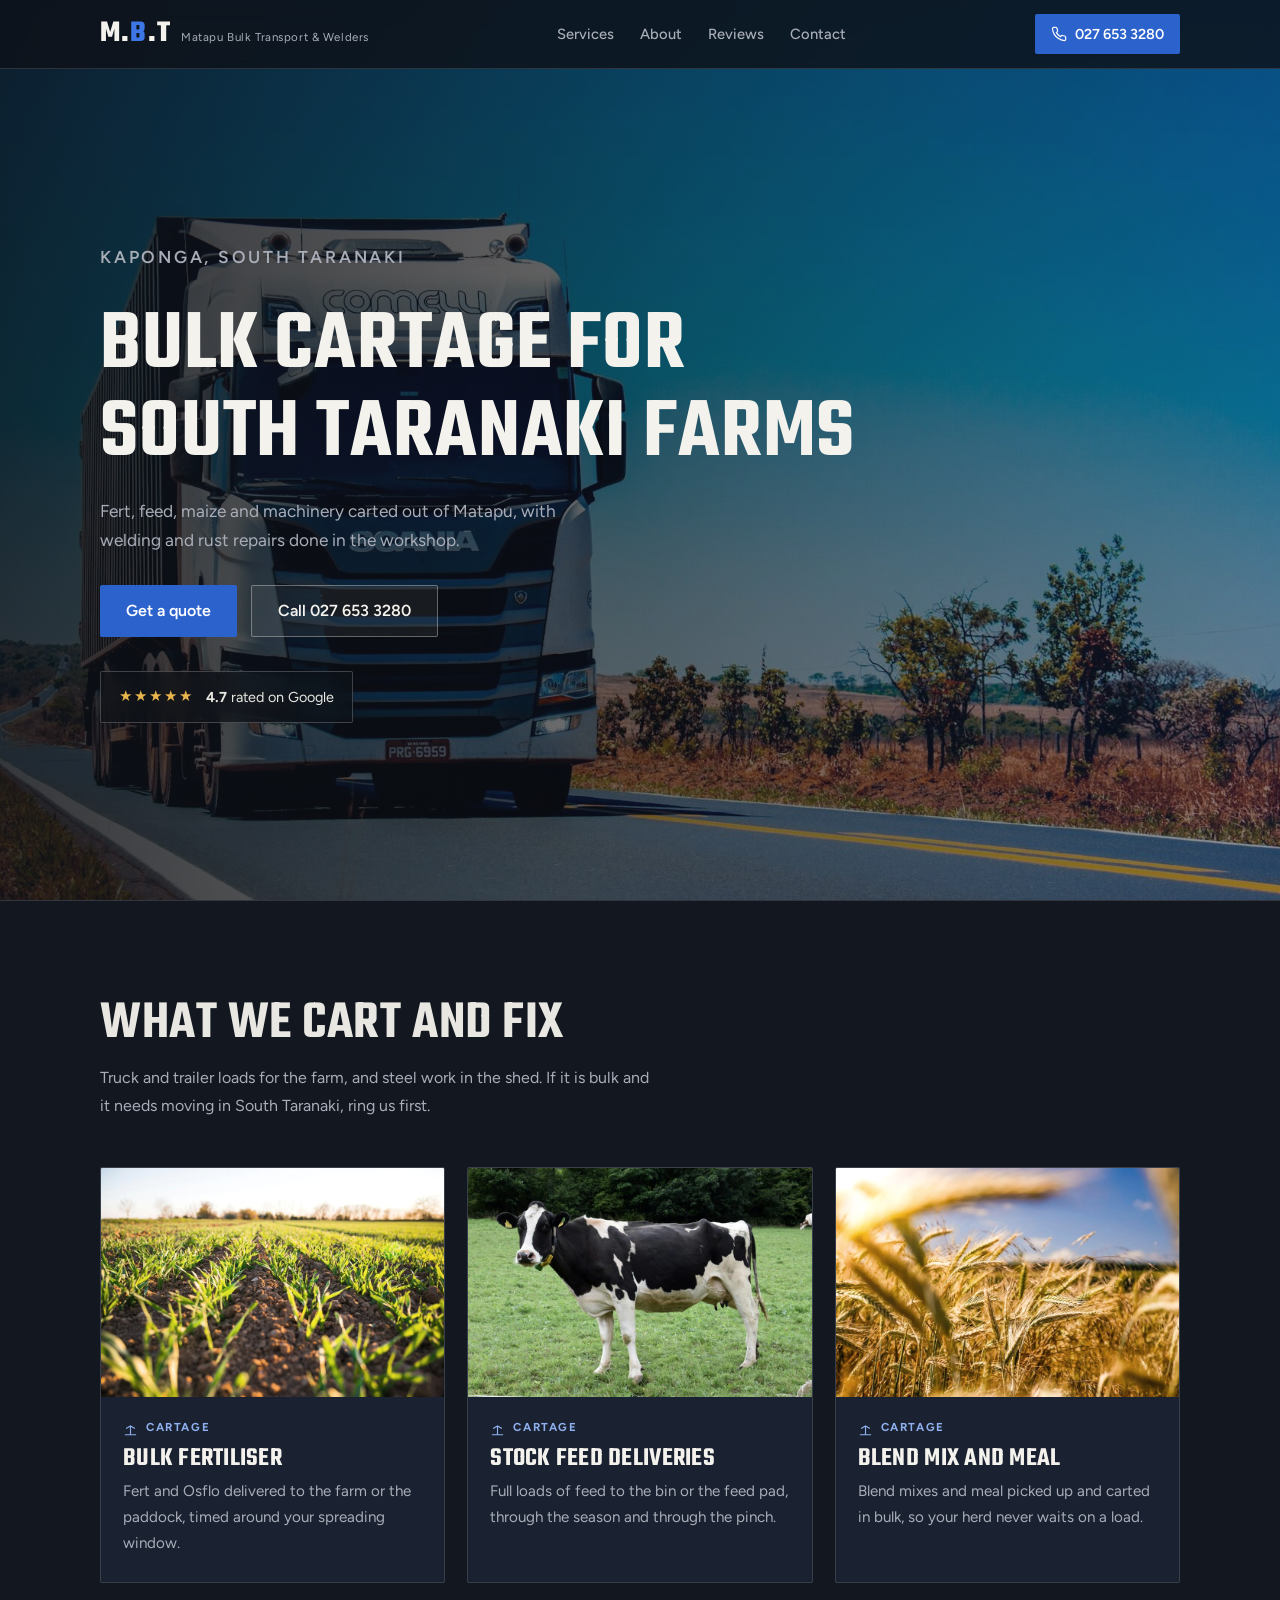
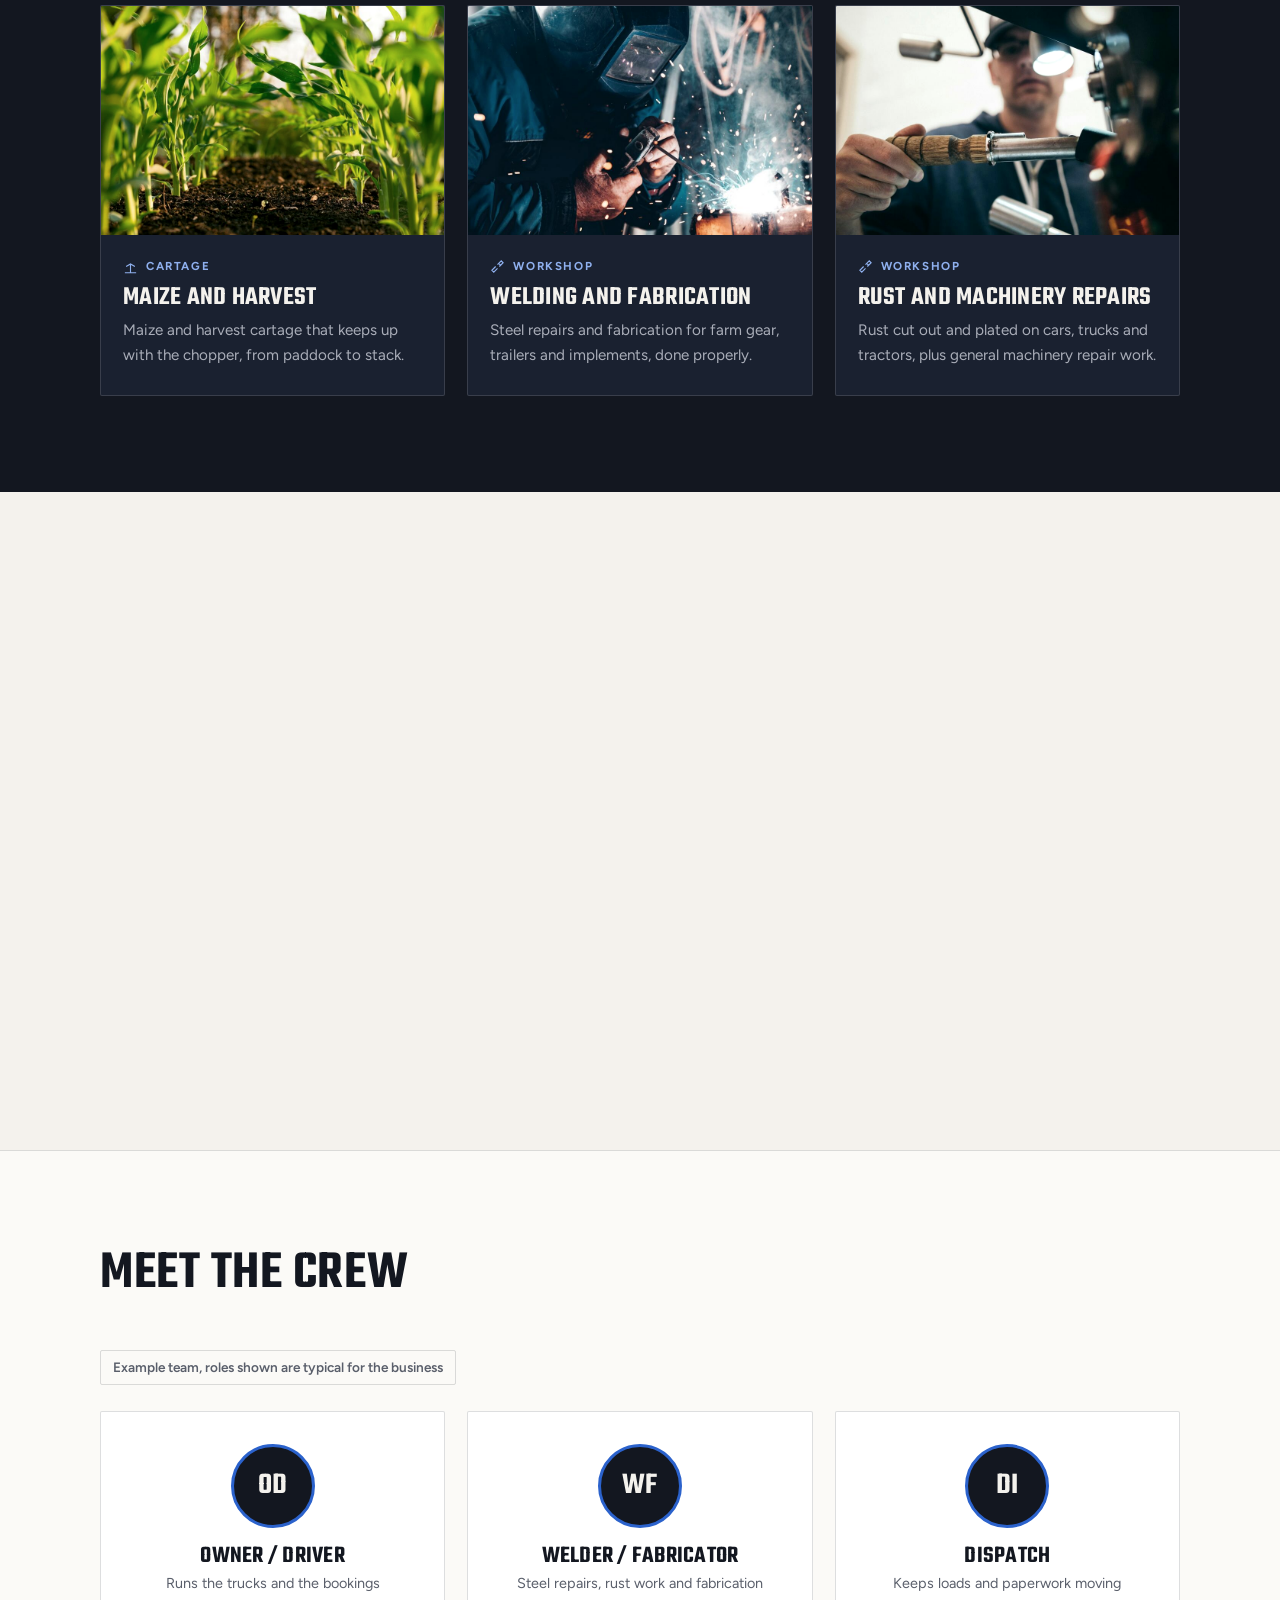
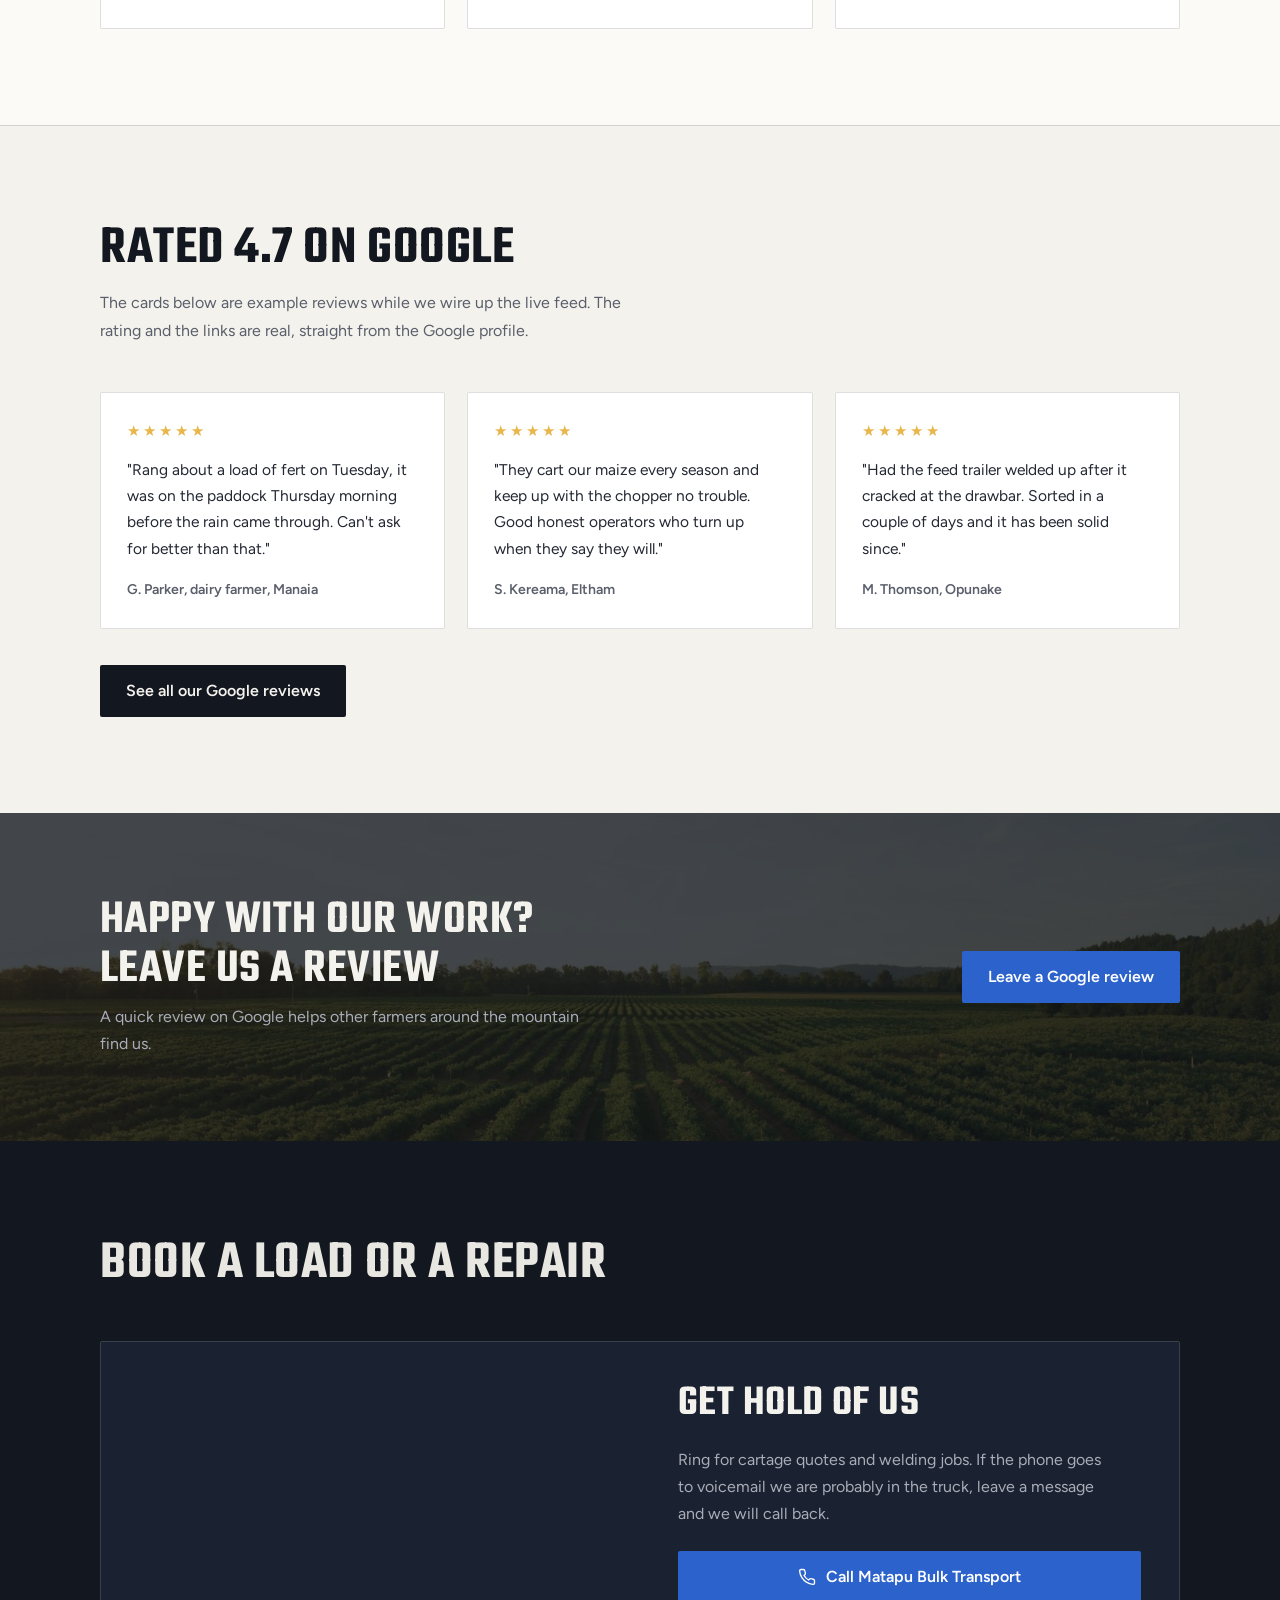
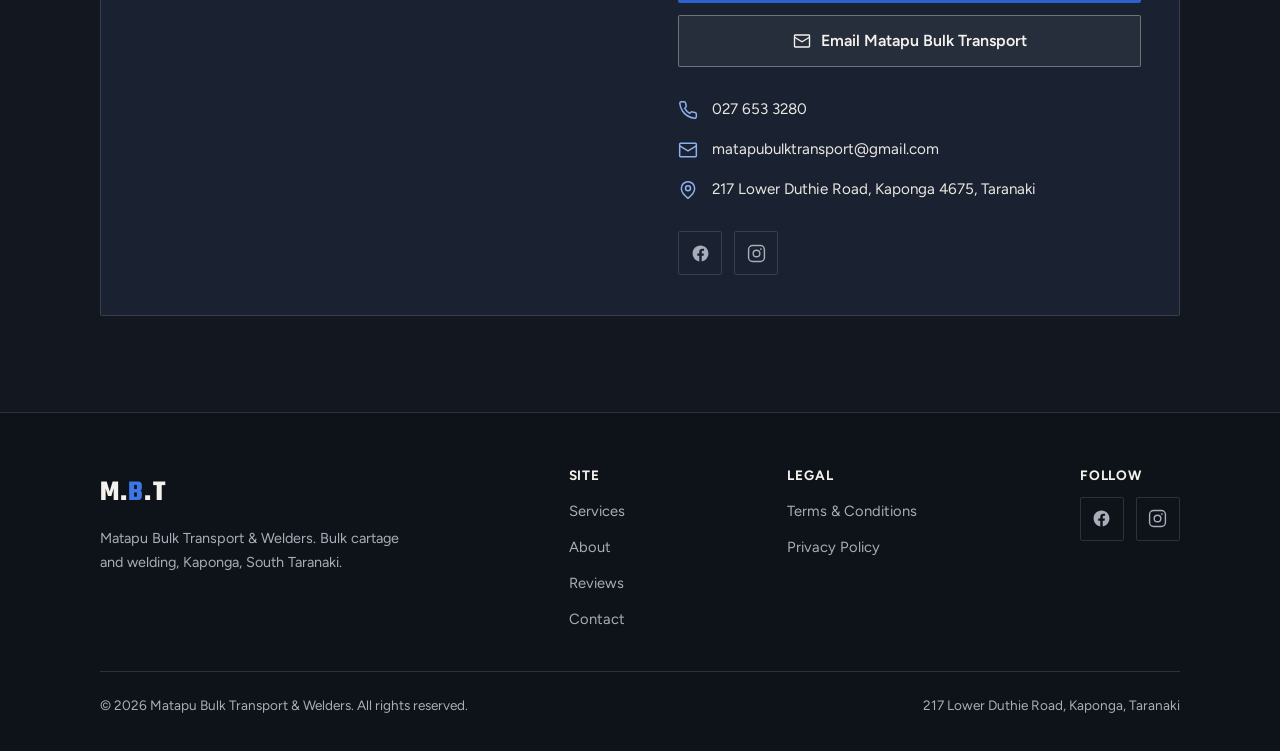
==== commit 47dfd252: "Polish: hero rating contrast, intro overlay cleanup" ====
--- a/index.html
+++ b/index.html
@@ -110,7 +110,7 @@
 .hero-rating{
   margin-top:34px;display:inline-flex;align-items:center;gap:12px;
   padding:12px 18px;border-radius:var(--radius);
-  background:rgba(19,23,32,.42);border:1px solid rgba(244,242,237,.22);
+  background:rgba(14,18,25,.68);border:1px solid rgba(244,242,237,.22);
   backdrop-filter:blur(10px);-webkit-backdrop-filter:blur(10px);
   text-decoration:none;transition:border-color .25s;
 }
@@ -579,6 +579,7 @@
   if (intro) {
     window.addEventListener('load', function(){ setTimeout(function(){ intro.classList.add('gone'); }, 650); });
     setTimeout(function(){ intro.classList.add('gone'); }, 2200);
+    intro.addEventListener('transitionend', function(){ if (intro.classList.contains('gone')) { intro.remove(); } });
   }
 
   // hero rotation
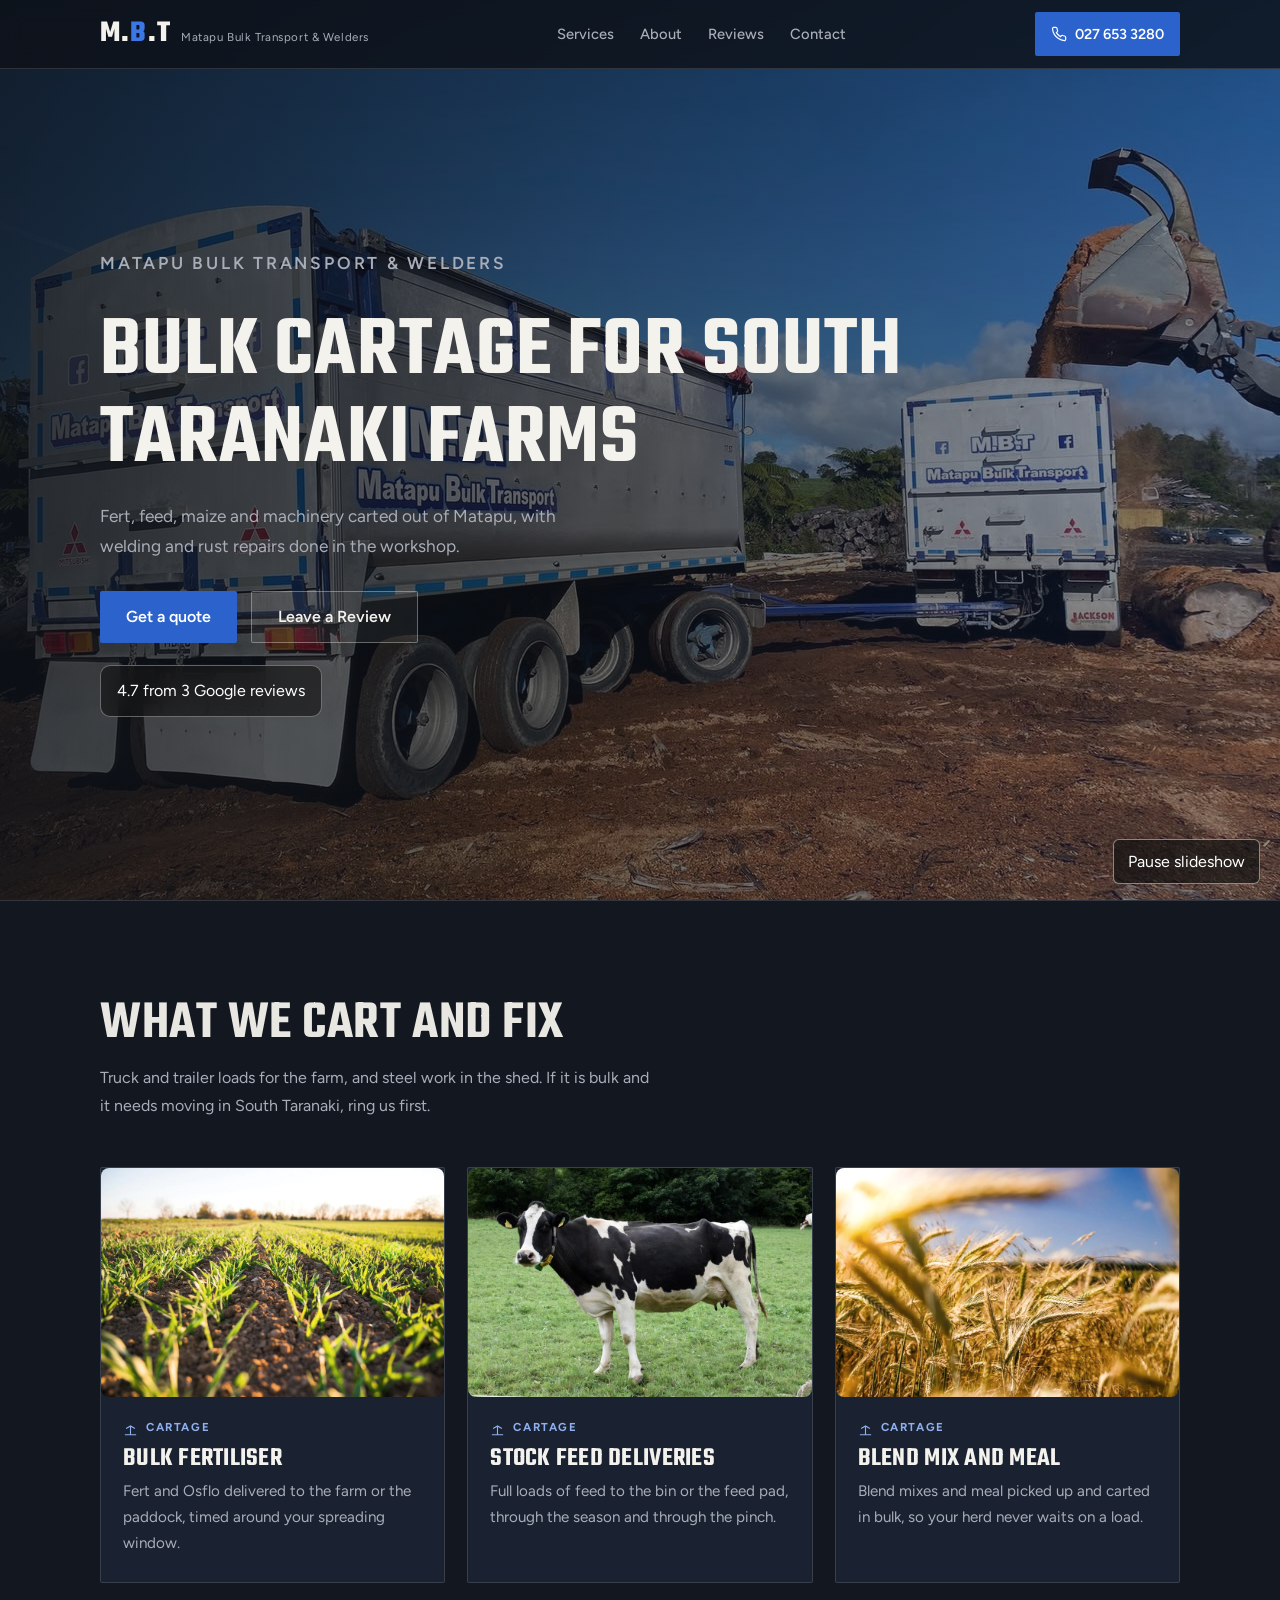
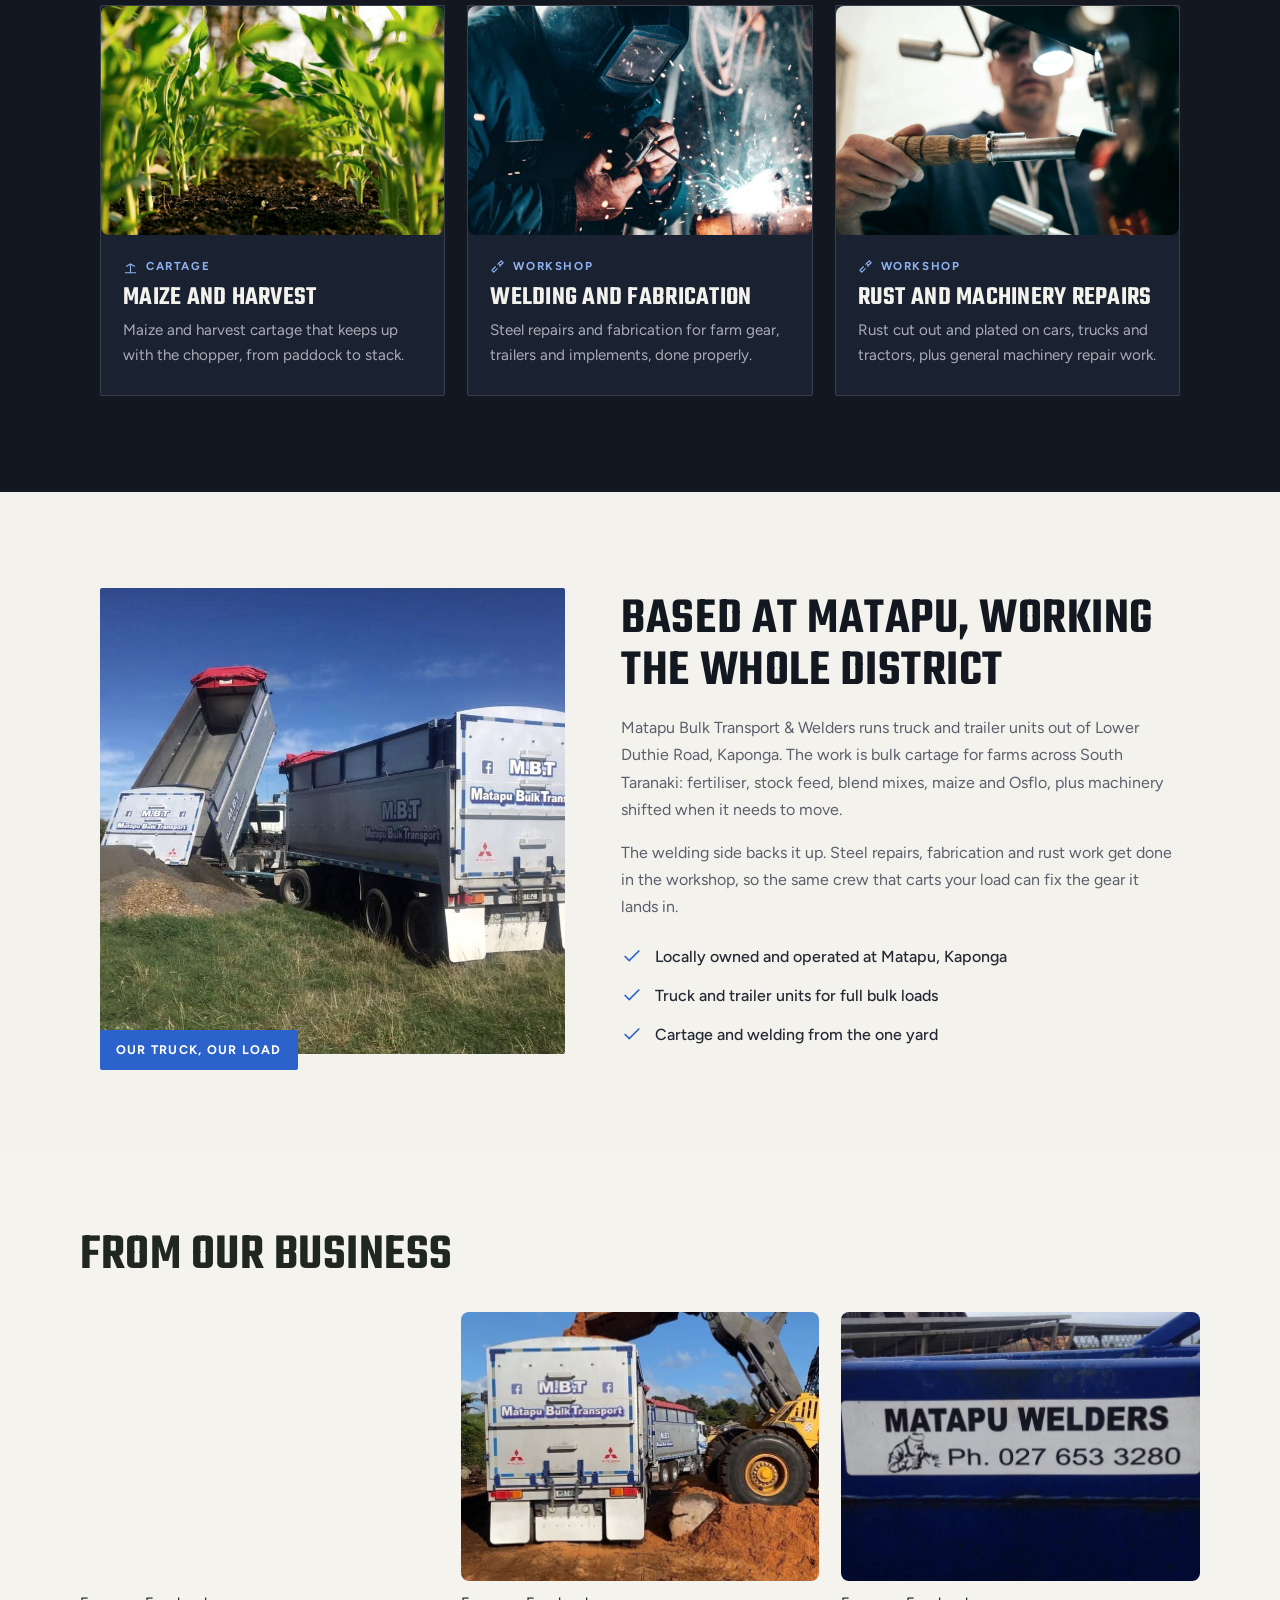
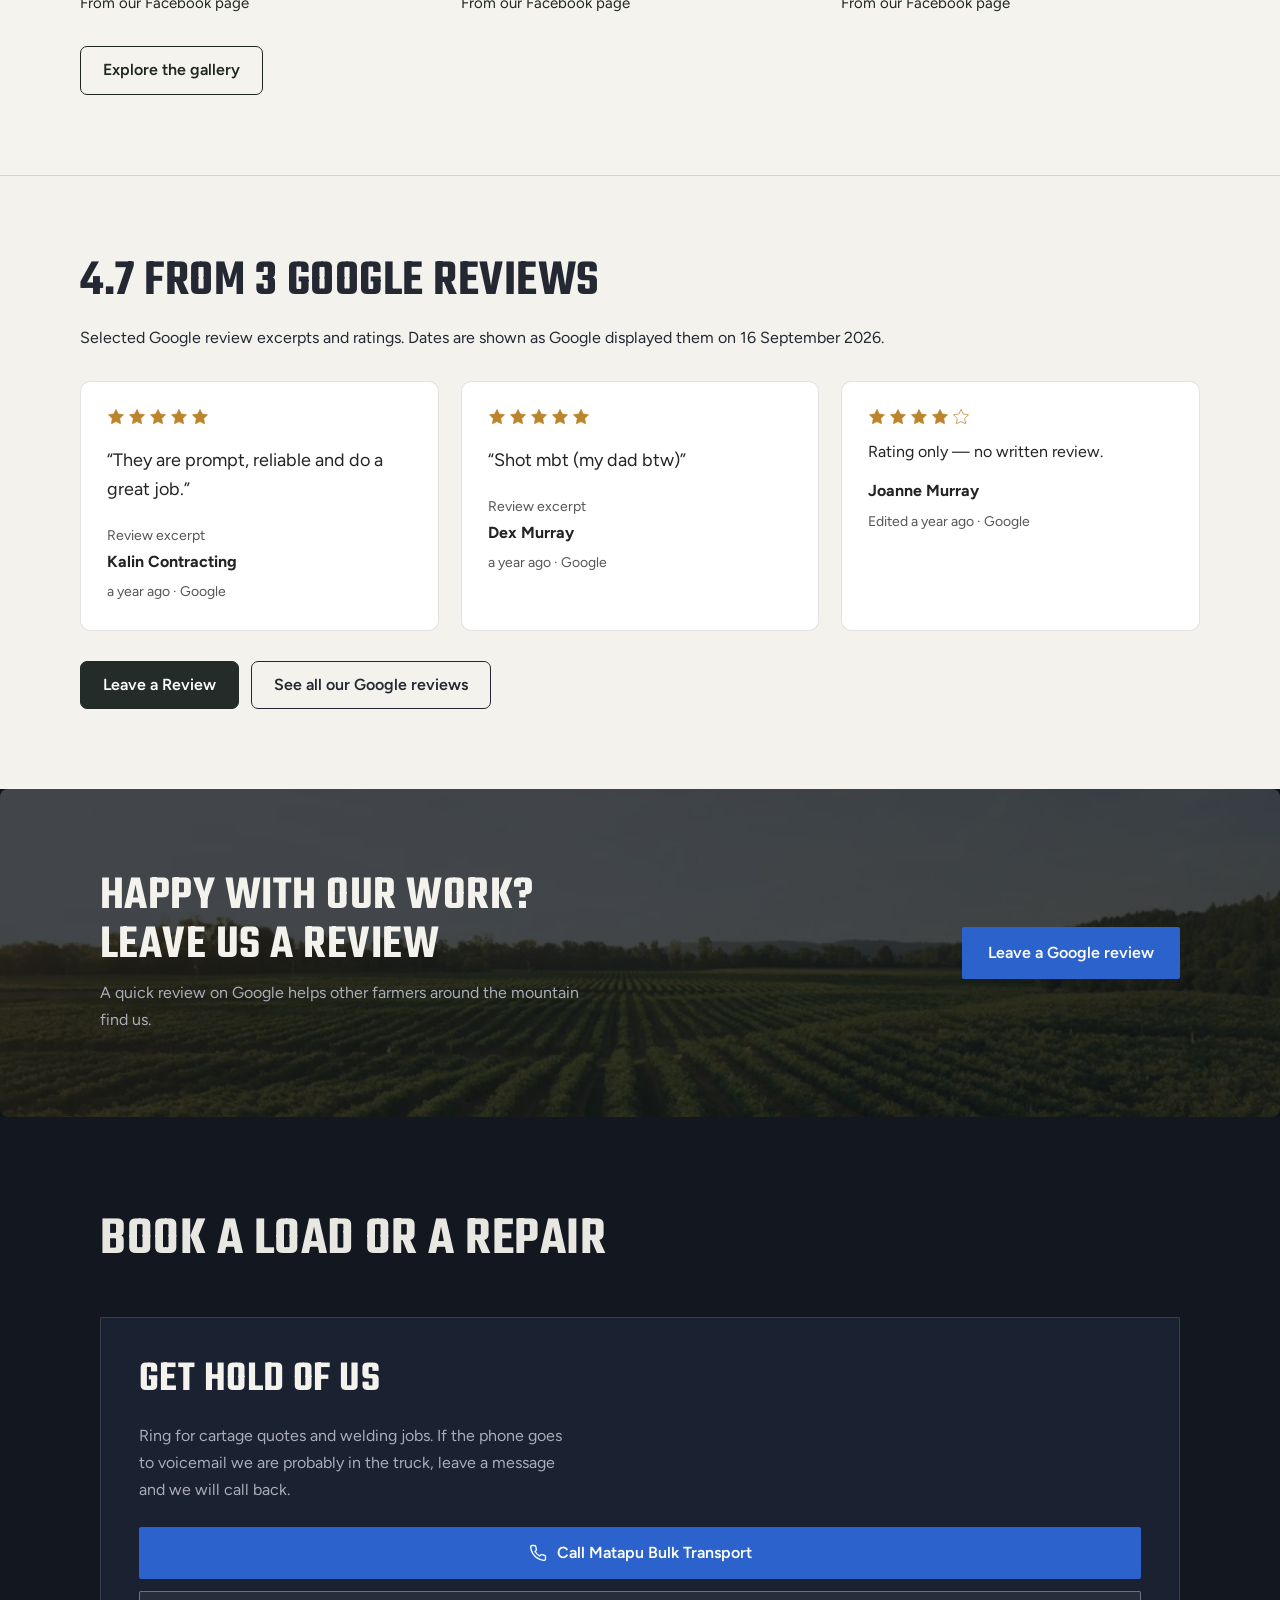
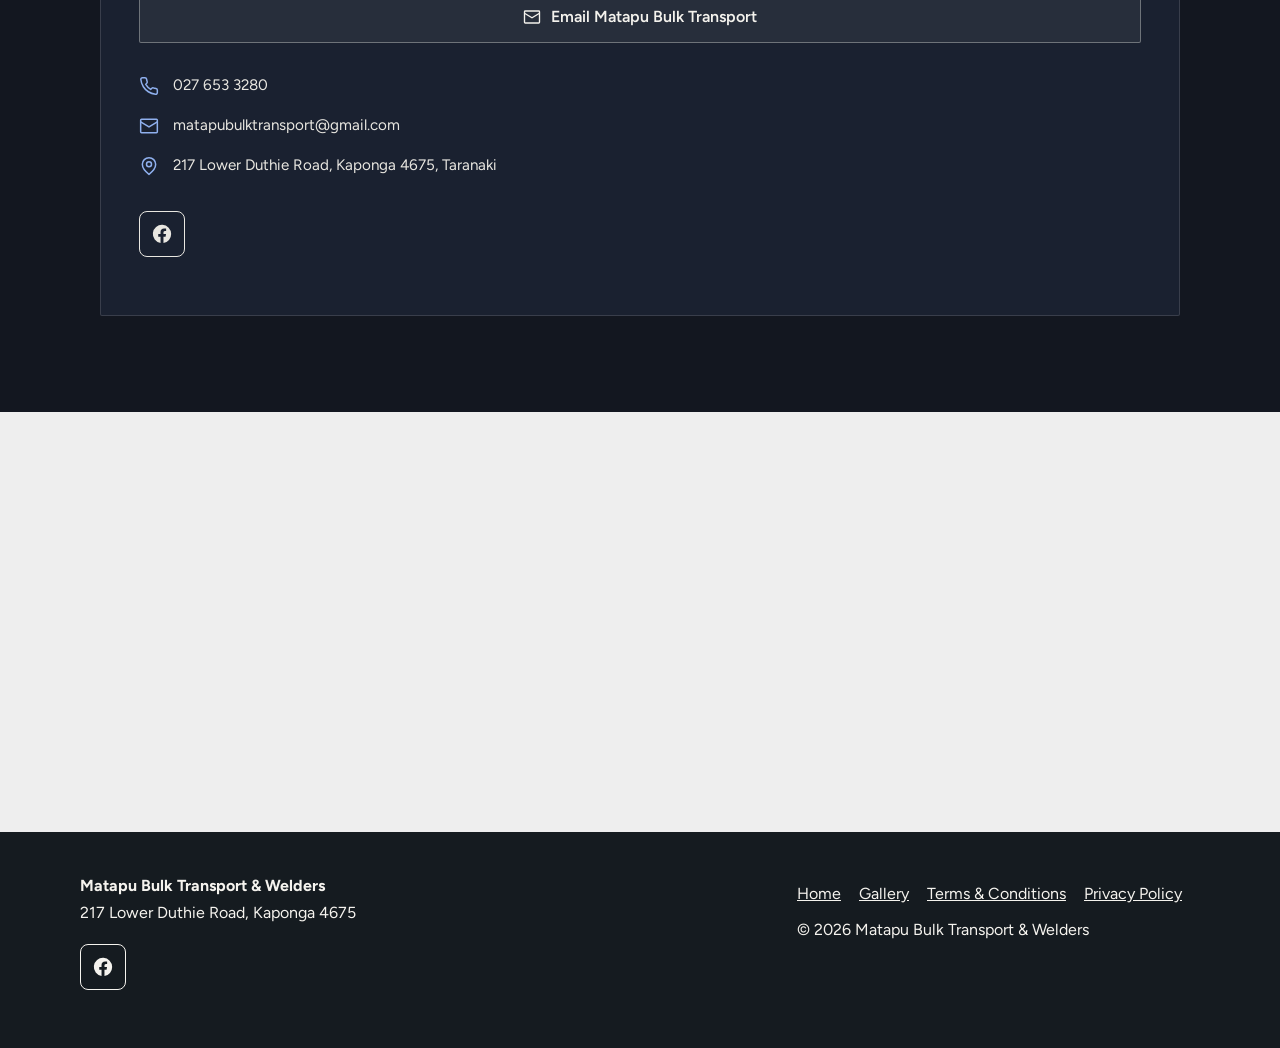
==== commit 0eee7102: "Refine website with verified reviews, local imagery and mobile checks" ====
--- a/index.html
+++ b/index.html
@@ -1,638 +1,201 @@
 <!DOCTYPE html>
+
 <html lang="en-NZ">
 <head>
-<meta charset="UTF-8">
-<meta name="viewport" content="width=device-width, initial-scale=1">
+<meta charset="utf-8"/>
+<meta content="width=device-width, initial-scale=1" name="viewport"/>
 <title>Matapu Bulk Transport &amp; Welders | Bulk Cartage &amp; Welding, Kaponga</title>
-<meta name="description" content="Bulk fertiliser, stock feed, maize and Osflo cartage across South Taranaki, plus welding and rust repairs. Truck and trailer units based at Matapu, Kaponga. Call 027 653 3280 for a quote.">
-<meta property="og:title" content="Matapu Bulk Transport &amp; Welders | Bulk Cartage &amp; Welding, Kaponga">
-<meta property="og:description" content="Bulk fert, feed, maize and Osflo carted across South Taranaki. Welding and rust repairs in the workshop at Matapu.">
-<meta property="og:type" content="website">
-<meta property="og:image" content="img/about-real-truck.jpg">
-<link rel="icon" href="data:image/svg+xml,%3Csvg xmlns='http://www.w3.org/2000/svg' viewBox='0 0 64 64'%3E%3Crect width='64' height='64' fill='%23122346'/%3E%3Ctext x='32' y='46' font-family='Arial Black,sans-serif' font-size='36' font-weight='900' fill='%23f4f2ed' text-anchor='middle'%3EM%3C/text%3E%3C/svg%3E">
-<link rel="preconnect" href="https://fonts.googleapis.com">
-<link rel="preconnect" href="https://fonts.gstatic.com" crossorigin>
-<link href="https://fonts.googleapis.com/css2?family=Teko:wght@500;600;700&family=Figtree:wght@400;500;600;700&display=swap" rel="stylesheet">
-<style>
-:root{
-  --ink:#131720;
-  --ink-2:#1a2130;
-  --ink-3:#0e1219;
-  --bone:#f4f2ed;
-  --paper:#fbfaf7;
-  --accent:#2b62cc;
-  --accent-strong:#3d77e6;
-  --accent-hover:#2149a3;
-  --accent-soft:#8fb0ee;
-  --line:rgba(244,242,237,.14);
-  --line-dark:rgba(19,23,32,.14);
-  --text-on-dark:#e9e7e1;
-  --text-dim:#a9adb8;
-  --text-dark:#232833;
-  --text-dark-dim:#5a5f6b;
-  --radius:2px;
-  --display:'Teko',sans-serif;
-  --body:'Figtree',sans-serif;
-}
-*{margin:0;padding:0;box-sizing:border-box}
-html{scroll-behavior:smooth}
-img{image-orientation:from-image;max-width:100%}
-body{
-  font-family:var(--body);
-  background:var(--ink);
-  color:var(--text-on-dark);
-  font-size:16px;
-  line-height:1.7;
-  overflow-x:hidden;
-}
-::selection{background:var(--accent);color:#fff}
-a{color:inherit}
-h1,h2,h3{font-family:var(--display);text-transform:uppercase;line-height:1.02;letter-spacing:.01em;font-weight:600}
-.wrap{max-width:1120px;margin:0 auto;padding:0 20px}
-
-/* ---------- opening overlay ---------- */
-#intro{position:fixed;inset:0;background:var(--ink-3);z-index:200;display:flex;align-items:center;justify-content:center;transition:opacity .7s ease,visibility .7s}
-#intro.gone{opacity:0;visibility:hidden;pointer-events:none}
-#intro span{font-family:var(--display);font-size:2.2rem;text-transform:uppercase;color:var(--bone);letter-spacing:.14em;opacity:0;animation:introIn .8s ease .1s forwards}
-@keyframes introIn{from{opacity:0;transform:translateY(14px)}to{opacity:1;transform:translateY(0)}}
-
-/* ---------- nav ---------- */
-header{
-  position:fixed;top:0;left:0;right:0;z-index:100;
-  background:rgba(14,18,25,.82);
-  backdrop-filter:blur(12px);
-  -webkit-backdrop-filter:blur(12px);
-  border-bottom:1px solid var(--line);
-}
-.nav{display:flex;align-items:center;justify-content:space-between;height:68px;gap:16px}
-.logo{display:flex;align-items:baseline;gap:10px;text-decoration:none;min-width:0}
-.logo b{font-family:var(--display);font-size:1.9rem;font-weight:700;color:var(--bone);letter-spacing:.04em;line-height:1}
-.logo b em{font-style:normal;color:var(--accent-strong)}
-.logo span{font-size:.72rem;color:var(--text-dim);letter-spacing:.05em;white-space:nowrap}
-.nav-links{display:flex;gap:26px;list-style:none}
-.nav-links a{text-decoration:none;font-size:.92rem;font-weight:500;color:var(--text-dim);transition:color .25s}
-.nav-links a:hover{color:var(--bone)}
-.nav-call{
-  display:inline-flex;align-items:center;gap:8px;height:40px;padding:0 16px;
-  background:var(--accent);color:#fff;text-decoration:none;font-weight:600;font-size:.9rem;
-  border-radius:var(--radius);line-height:1;transition:background .25s;white-space:nowrap;
-}
-.nav-call:hover{background:var(--accent-hover)}
-.burger{display:none;background:none;border:1px solid var(--line);border-radius:var(--radius);width:44px;height:44px;cursor:pointer;color:var(--bone);align-items:center;justify-content:center}
-#mobile-menu{display:none;background:var(--ink-3);border-bottom:1px solid var(--line)}
-#mobile-menu.open{display:block}
-#mobile-menu a{display:block;padding:15px 20px;text-decoration:none;color:var(--text-on-dark);font-weight:500;border-top:1px solid var(--line)}
-#mobile-menu a:hover{color:var(--accent-soft)}
-
-/* ---------- hero ---------- */
-.hero{position:relative;min-height:100dvh;display:flex;align-items:center;background:var(--ink-3);overflow:hidden}
-.hero-slides{position:absolute;inset:0}
-.hero-slide{position:absolute;inset:0;opacity:0;transition:opacity 1.6s ease}
-.hero-slide.on{opacity:1}
-.hero-slide img{width:100%;height:100%;object-fit:cover}
-.hero-scrim{position:absolute;inset:0;background:linear-gradient(100deg,rgba(14,18,25,.88) 0%,rgba(14,18,25,.62) 48%,rgba(18,35,70,.45) 100%)}
-.hero-inner{position:relative;z-index:2;width:100%;padding:120px 20px 72px}
-.hero-eyebrow{font-size:.85rem;font-weight:600;letter-spacing:.16em;text-transform:uppercase;color:var(--accent-soft);margin-bottom:14px}
-.hero h1{font-size:clamp(3rem,7.5vw,5.4rem);max-width:20ch;color:var(--bone)}
-.hero p{margin:18px 0 30px;max-width:46ch;font-size:1.08rem;color:var(--text-dim)}
-.hero-ctas{display:flex;gap:14px;flex-wrap:wrap}
-.btn{
-  display:inline-flex;align-items:center;justify-content:center;gap:10px;
-  min-height:52px;padding:0 26px;border-radius:var(--radius);
-  font-family:var(--body);font-weight:600;font-size:1rem;text-decoration:none;line-height:1;
-  transition:transform .2s,background .25s,border-color .25s;cursor:pointer;border:0;
-}
-.btn:active{transform:translateY(1px)}
-.btn-solid{background:var(--accent);color:#fff}
-.btn-solid:hover{background:var(--accent-hover)}
-.btn-ghost{background:rgba(244,242,237,.06);color:var(--bone);border:1px solid rgba(244,242,237,.35)}
-.btn-ghost:hover{border-color:var(--bone)}
-.hero-rating{
-  margin-top:34px;display:inline-flex;align-items:center;gap:12px;
-  padding:12px 18px;border-radius:var(--radius);
-  background:rgba(14,18,25,.68);border:1px solid rgba(244,242,237,.22);
-  backdrop-filter:blur(10px);-webkit-backdrop-filter:blur(10px);
-  text-decoration:none;transition:border-color .25s;
-}
-.hero-rating:hover{border-color:var(--accent-soft)}
-.hero-rating .stars{color:#e8b64c;letter-spacing:2px;font-size:.95rem}
-.hero-rating .txt{font-size:.9rem;color:var(--text-on-dark)}
-.hero-rating .txt b{font-weight:700}
-
-/* ---------- sections ---------- */
-section{padding:96px 0}
-.sec-head{max-width:60ch;margin-bottom:48px}
-.sec-head h2{font-size:clamp(2.3rem,4.6vw,3.4rem)}
-.sec-head p{margin-top:12px;color:var(--text-dim);max-width:55ch}
-.light .sec-head p{color:var(--text-dark-dim)}
-
-/* services */
-#services{background:var(--ink);border-top:1px solid var(--line)}
-.svc-grid{display:grid;grid-template-columns:repeat(3,1fr);gap:22px}
-.svc{
-  background:var(--ink-2);border:1px solid var(--line);border-radius:var(--radius);
-  overflow:hidden;display:flex;flex-direction:column;
-  transition:transform .3s ease,border-color .3s ease;
-}
-.svc:hover{transform:translateY(-5px);border-color:rgba(143,176,238,.45)}
-.svc-img{aspect-ratio:3/2;overflow:hidden}
-.svc-img img{width:100%;height:100%;object-fit:cover;filter:saturate(.82) contrast(1.05);transition:transform .5s ease;display:block}
-.svc:hover .svc-img img{transform:scale(1.05)}
-.svc-body{padding:20px 22px 26px}
-.svc-label{display:inline-flex;align-items:center;gap:8px;font-size:.72rem;font-weight:700;letter-spacing:.14em;text-transform:uppercase;color:var(--accent-soft);margin-bottom:8px}
-.svc-label svg{width:15px;height:15px}
-.svc h3{font-size:1.65rem;color:var(--bone);margin-bottom:6px}
-.svc p{font-size:.95rem;color:var(--text-dim)}
-
-/* about */
-#about{background:var(--bone);color:var(--text-dark)}
-.about-grid{display:grid;grid-template-columns:5fr 6fr;gap:56px;align-items:center}
-.about-photo{position:relative}
-.about-photo img{width:100%;height:auto;display:block;border-radius:var(--radius);filter:saturate(.82) contrast(1.05)}
-.about-photo .tag{
-  position:absolute;left:0;bottom:-16px;background:var(--accent);color:#fff;
-  font-size:.78rem;font-weight:700;letter-spacing:.1em;text-transform:uppercase;
-  padding:9px 16px;border-radius:var(--radius);
-}
-.about-copy h2{font-size:clamp(2.3rem,4.6vw,3.2rem);color:var(--ink)}
-.about-copy p{margin:16px 0;color:var(--text-dark-dim)}
-.checklist{list-style:none;margin-top:22px;display:grid;gap:12px}
-.checklist li{display:flex;gap:12px;align-items:flex-start;font-weight:500;color:var(--text-dark)}
-.checklist svg{width:22px;height:22px;flex:none;color:var(--accent);margin-top:2px}
-
-/* crew */
-#crew{background:var(--paper);color:var(--text-dark);border-top:1px solid var(--line-dark)}
-.crew-note{display:inline-block;font-size:.85rem;font-weight:600;color:var(--text-dark-dim);border:1px solid var(--line-dark);border-radius:var(--radius);padding:5px 12px;margin-bottom:26px}
-.crew-grid{display:grid;grid-template-columns:repeat(3,1fr);gap:22px}
-.crew-card{border:1px solid var(--line-dark);border-radius:var(--radius);padding:32px 24px;text-align:center;background:#fff;transition:transform .3s}
-.crew-card:hover{transform:translateY(-4px)}
-.avatar{
-  width:84px;height:84px;border-radius:50%;margin:0 auto 16px;
-  background:var(--ink);border:3px solid var(--accent);
-  display:flex;align-items:center;justify-content:center;
-  font-family:var(--display);font-size:1.9rem;color:var(--bone);font-weight:600;
-}
-.crew-card h3{font-size:1.5rem;color:var(--ink)}
-.crew-card span{font-size:.9rem;color:var(--text-dark-dim)}
-
-/* reviews */
-#reviews{background:var(--bone);color:var(--text-dark);border-top:1px solid var(--line-dark)}
-.review-grid{display:grid;grid-template-columns:repeat(3,1fr);gap:22px;margin-bottom:36px}
-.review-card{background:#fff;border:1px solid var(--line-dark);border-radius:var(--radius);padding:26px}
-.review-card .stars{color:#e8b64c;letter-spacing:3px;margin-bottom:12px;font-size:.95rem}
-.review-card p{font-size:.97rem;color:var(--text-dark);margin-bottom:16px}
-.review-card footer{font-size:.88rem;font-weight:600;color:var(--text-dark-dim)}
-.reviews-actions{display:flex;gap:14px;flex-wrap:wrap;align-items:center}
-.btn-dark{background:var(--ink);color:var(--bone)}
-.btn-dark:hover{background:var(--ink-2)}
-
-/* review banner */
-#review-banner{position:relative;padding:84px 0;background:var(--ink-3);overflow:hidden}
-#review-banner .bg{position:absolute;inset:0}
-#review-banner .bg img{width:100%;height:100%;object-fit:cover}
-#review-banner .bg::after{content:"";position:absolute;inset:0;background:rgba(14,18,25,.78)}
-.banner-inner{position:relative;z-index:2;display:flex;align-items:center;justify-content:space-between;gap:28px;flex-wrap:wrap}
-.banner-inner h2{font-size:clamp(2rem,4vw,3rem);color:var(--bone);max-width:22ch}
-.banner-inner p{color:var(--text-dim);margin-top:8px;max-width:48ch}
-
-/* contact */
-#contact{background:var(--ink)}
-.contact-card{
-  background:var(--ink-2);border:1px solid var(--line);border-radius:var(--radius);
-  display:grid;grid-template-columns:1fr 1fr;overflow:hidden;
-}
-.contact-map{min-height:460px}
-.contact-map iframe{width:100%;height:100%;border:0;display:block;filter:grayscale(.25) contrast(1.05)}
-.contact-info{padding:40px 38px;display:flex;flex-direction:column;gap:14px}
-.contact-info h3{font-size:clamp(2rem,3.6vw,2.7rem);color:var(--bone);margin-bottom:6px}
-.contact-info>p{color:var(--text-dim);margin-bottom:10px;max-width:44ch}
-.contact-btns{display:grid;gap:12px;margin-bottom:16px}
-.contact-btns .btn{width:100%}
-.info-row{display:flex;align-items:flex-start;gap:14px;font-size:.95rem;color:var(--text-on-dark)}
-.info-row svg{width:20px;height:20px;flex:none;color:var(--accent-soft);margin-top:3px}
-.info-row a{text-decoration:none;color:var(--text-on-dark)}
-.info-row a:hover{color:var(--accent-soft)}
-.socials{display:flex;gap:12px;margin-top:14px}
-.socials a{
-  width:44px;height:44px;border:1px solid var(--line);border-radius:var(--radius);
-  display:flex;align-items:center;justify-content:center;color:var(--text-dim);
-  transition:color .25s,border-color .25s;
-}
-.socials a:hover{color:var(--bone);border-color:var(--accent-soft)}
-.socials svg{width:19px;height:19px}
-
-/* footer */
-footer.site{background:var(--ink-3);border-top:1px solid var(--line);padding:56px 0 34px}
-.foot-grid{display:flex;justify-content:space-between;gap:36px;flex-wrap:wrap;margin-bottom:38px}
-.foot-brand b{font-family:var(--display);font-size:1.8rem;font-weight:700;color:var(--bone);letter-spacing:.04em}
-.foot-brand b em{font-style:normal;color:var(--accent-strong)}
-.foot-brand p{color:var(--text-dim);font-size:.9rem;max-width:34ch;margin-top:8px}
-.foot-col h3{font-family:var(--body);font-size:.85rem;font-weight:700;color:var(--bone);margin-bottom:14px;letter-spacing:.06em;text-transform:uppercase}
-.foot-col ul{list-style:none;display:grid;gap:9px}
-.foot-col a{text-decoration:none;color:var(--text-dim);font-size:.92rem;transition:color .25s}
-.foot-col a:hover{color:var(--bone)}
-.foot-bottom{border-top:1px solid var(--line);padding-top:22px;display:flex;justify-content:space-between;gap:14px;flex-wrap:wrap;font-size:.85rem;color:var(--text-dim)}
-
-/* reveals */
-.reveal{opacity:0;transform:translateY(26px);transition:opacity .7s ease,transform .7s ease}
-.reveal.in{opacity:1;transform:none}
-
-@media (prefers-reduced-motion: reduce){
-  html{scroll-behavior:auto}
-  .reveal{opacity:1;transform:none;transition:none}
-  .hero-slide{transition:none}
-  #intro{display:none}
-  .svc:hover,.crew-card:hover{transform:none}
-  .svc:hover .svc-img img{transform:none}
-}
-
-/* ---------- responsive ---------- */
-@media (max-width:1000px){
-  .svc-grid,.crew-grid,.review-grid{grid-template-columns:repeat(2,1fr)}
-  .about-grid{grid-template-columns:1fr;gap:44px}
-  .contact-card{grid-template-columns:1fr}
-  .contact-map{min-height:320px;order:2}
-  .contact-info{order:1}
-}
-@media (max-width:720px){
-  .nav-links{display:none}
-  .logo span{display:none}
-  .burger{display:flex}
-  .nav-call span.lbl{display:none}
-  section{padding:68px 0}
-  .svc-grid,.crew-grid,.review-grid{grid-template-columns:1fr}
-  .hero h1{font-size:clamp(2.6rem,11.5vw,3.4rem)}
-  .hero-inner{padding:110px 20px 56px}
-  .hero-ctas .btn{width:100%}
-  .banner-inner{flex-direction:column;align-items:flex-start}
-  .contact-info{padding:30px 22px}
-}
-</style>
-</head>
+<meta content="Bulk fertiliser, stock feed, maize and Osflo cartage across South Taranaki, plus welding and rust repairs. Truck and trailer units based at Matapu, Kaponga. Call 027 653 3280 for a quote." name="description"/>
+<meta content="Matapu Bulk Transport &amp; Welders | Bulk Cartage &amp; Welding, Kaponga" property="og:title"/>
+<meta content="Bulk fert, feed, maize and Osflo carted across South Taranaki. Welding and rust repairs in the workshop at Matapu." property="og:description"/>
+<meta content="website" property="og:type"/>
+<meta content="img/about-real-truck.jpg" property="og:image"/>
+<link href="data:image/svg+xml,%3Csvg xmlns='http://www.w3.org/2000/svg' viewBox='0 0 64 64'%3E%3Crect width='64' height='64' fill='%23122346'/%3E%3Ctext x='32' y='46' font-family='Arial Black,sans-serif' font-size='36' font-weight='900' fill='%23f4f2ed' text-anchor='middle'%3EM%3C/text%3E%3C/svg%3E" rel="icon"/>
+<link href="https://fonts.googleapis.com" rel="preconnect"/>
+<link crossorigin="" href="https://fonts.gstatic.com" rel="preconnect"/>
+<link href="https://fonts.googleapis.com/css2?family=Teko:wght@500;600;700&amp;family=Figtree:wght@400;500;600;700&amp;display=swap" rel="stylesheet"/>
+<link href="styles.css" rel="stylesheet"/></head>
 <body>
-
-<div id="intro" aria-hidden="true"><span>Matapu Bulk Transport</span></div>
-
+<div aria-hidden="true" id="intro"><span>Matapu Bulk Transport</span></div>
 <header>
-  <div class="wrap">
-    <nav class="nav" aria-label="Main">
-      <a class="logo" href="#top">
-        <b>M.<em>B</em>.T</b>
-        <span>Matapu Bulk Transport &amp; Welders</span>
-      </a>
-      <ul class="nav-links">
-        <li><a href="#services">Services</a></li>
-        <li><a href="#about">About</a></li>
-        <li><a href="#reviews">Reviews</a></li>
-        <li><a href="#contact">Contact</a></li>
-      </ul>
-      <a class="nav-call" href="tel:+64276533280">
-        <svg viewBox="0 0 24 24" fill="none" stroke="currentColor" stroke-width="1.8" width="16" height="16" aria-hidden="true"><path d="M22 16.9v3a2 2 0 0 1-2.2 2 19.8 19.8 0 0 1-8.6-3 19.5 19.5 0 0 1-6-6 19.8 19.8 0 0 1-3-8.7A2 2 0 0 1 4.1 2h3a2 2 0 0 1 2 1.7c.1 1 .4 2 .7 2.9a2 2 0 0 1-.5 2.1L8.1 10a16 16 0 0 0 6 6l1.3-1.3a2 2 0 0 1 2.1-.4c.9.3 1.9.5 2.9.7a2 2 0 0 1 1.6 2z"/></svg>
-        <span class="lbl">027 653 3280</span>
-      </a>
-      <button class="burger" aria-label="Open menu" aria-expanded="false" aria-controls="mobile-menu">
-        <svg viewBox="0 0 24 24" fill="none" stroke="currentColor" stroke-width="1.8" width="22" height="22" aria-hidden="true"><path d="M3 6h18M3 12h18M3 18h18"/></svg>
-      </button>
-    </nav>
-  </div>
-  <div id="mobile-menu">
-    <a href="#services">Services</a>
-    <a href="#about">About</a>
-    <a href="#reviews">Reviews</a>
-    <a href="#contact">Contact</a>
-    <a href="tel:+64276533280">Call 027 653 3280</a>
-  </div>
+<div class="wrap">
+<nav aria-label="Main" class="nav">
+<a class="logo" href="#top">
+<b>M.<em>B</em>.T</b>
+<span>Matapu Bulk Transport &amp; Welders</span>
+</a>
+<ul class="nav-links">
+<li><a href="#services">Services</a></li>
+<li><a href="#about">About</a></li>
+<li><a href="#reviews">Reviews</a></li>
+<li><a href="#contact">Contact</a></li>
+</ul>
+<a class="nav-call" href="tel:+64276533280">
+<svg aria-hidden="true" fill="none" height="16" stroke="currentColor" stroke-width="1.8" viewBox="0 0 24 24" width="16"><path d="M22 16.9v3a2 2 0 0 1-2.2 2 19.8 19.8 0 0 1-8.6-3 19.5 19.5 0 0 1-6-6 19.8 19.8 0 0 1-3-8.7A2 2 0 0 1 4.1 2h3a2 2 0 0 1 2 1.7c.1 1 .4 2 .7 2.9a2 2 0 0 1-.5 2.1L8.1 10a16 16 0 0 0 6 6l1.3-1.3a2 2 0 0 1 2.1-.4c.9.3 1.9.5 2.9.7a2 2 0 0 1 1.6 2z"></path></svg>
+<span class="lbl">027 653 3280</span>
+</a>
+<button aria-controls="mobile-menu" aria-expanded="false" aria-label="Open menu" class="burger" data-menu-button="">
+<svg aria-hidden="true" fill="none" height="22" stroke="currentColor" stroke-width="1.8" viewBox="0 0 24 24" width="22"><path d="M3 6h18M3 12h18M3 18h18"></path></svg>
+</button>
+</nav>
+</div>
+<div data-mobile-menu="" id="mobile-menu">
+<a href="#services">Services</a>
+<a href="#about">About</a>
+<a href="#reviews">Reviews</a>
+<a href="#contact">Contact</a>
+<a href="tel:+64276533280">Call 027 653 3280</a>
+</div>
 </header>
-
 <main id="top">
-
-  <!-- HERO -->
-  <section class="hero" aria-label="Introduction">
-    <div class="hero-slides" aria-hidden="true">
-      <div class="hero-slide on"><img src="img/hero-truck.jpg" alt="" fetchpriority="high" width="1800" height="1200"></div>
-      <div class="hero-slide"><img src="img/hero-field.jpg" alt="" loading="lazy" width="1800" height="1013"></div>
-      <div class="hero-slide"><img src="img/hero-harvest.jpg" alt="" loading="lazy" width="1800" height="1200"></div>
-    </div>
-    <div class="hero-scrim" aria-hidden="true"></div>
-    <div class="wrap hero-inner">
-      <p class="hero-eyebrow">Kaponga, South Taranaki</p>
-      <h1>Bulk cartage for South Taranaki farms</h1>
-      <p>Fert, feed, maize and machinery carted out of Matapu, with welding and rust repairs done in the workshop.</p>
-      <div class="hero-ctas">
-        <a class="btn btn-solid" href="#contact">Get a quote</a>
-        <a class="btn btn-ghost" href="tel:+64276533280">Call 027 653 3280</a>
-      </div>
-      <a class="hero-rating" href="https://maps.google.com/?cid=12730805984201557028" target="_blank" rel="noopener">
-        <span class="stars" aria-hidden="true">&#9733;&#9733;&#9733;&#9733;&#9733;</span>
-        <span class="txt"><b>4.7</b> rated on Google</span>
-      </a>
-    </div>
-  </section>
-
-  <!-- SERVICES -->
-  <section id="services">
-    <div class="wrap">
-      <div class="sec-head reveal">
-        <h2>What we cart and fix</h2>
-        <p>Truck and trailer loads for the farm, and steel work in the shed. If it is bulk and it needs moving in South Taranaki, ring us first.</p>
-      </div>
-      <div class="svc-grid">
-        <article class="svc reveal">
-          <div class="svc-img"><img src="img/card-fert.jpg" alt="Green pasture rows responding to fertiliser" loading="lazy" width="900" height="599"></div>
-          <div class="svc-body">
-            <span class="svc-label"><svg viewBox="0 0 24 24" fill="none" stroke="currentColor" stroke-width="1.8" aria-hidden="true"><path d="M12 22V8M5 12l7-4 7 4M3 22h18"/></svg>Cartage</span>
-            <h3>Bulk fertiliser</h3>
-            <p>Fert and Osflo delivered to the farm or the paddock, timed around your spreading window.</p>
-          </div>
-        </article>
-        <article class="svc reveal">
-          <div class="svc-img"><img src="img/card-feed.jpg" alt="Friesian dairy cow on pasture" loading="lazy" width="900" height="600"></div>
-          <div class="svc-body">
-            <span class="svc-label"><svg viewBox="0 0 24 24" fill="none" stroke="currentColor" stroke-width="1.8" aria-hidden="true"><path d="M12 22V8M5 12l7-4 7 4M3 22h18"/></svg>Cartage</span>
-            <h3>Stock feed deliveries</h3>
-            <p>Full loads of feed to the bin or the feed pad, through the season and through the pinch.</p>
-          </div>
-        </article>
-        <article class="svc reveal">
-          <div class="svc-img"><img src="img/card-blend.jpg" alt="Ripe grain heads in a crop" loading="lazy" width="900" height="675"></div>
-          <div class="svc-body">
-            <span class="svc-label"><svg viewBox="0 0 24 24" fill="none" stroke="currentColor" stroke-width="1.8" aria-hidden="true"><path d="M12 22V8M5 12l7-4 7 4M3 22h18"/></svg>Cartage</span>
-            <h3>Blend mix and meal</h3>
-            <p>Blend mixes and meal picked up and carted in bulk, so your herd never waits on a load.</p>
-          </div>
-        </article>
-        <article class="svc reveal">
-          <div class="svc-img"><img src="img/card-maize.jpg" alt="Young maize plants in rows" loading="lazy" width="900" height="600"></div>
-          <div class="svc-body">
-            <span class="svc-label"><svg viewBox="0 0 24 24" fill="none" stroke="currentColor" stroke-width="1.8" aria-hidden="true"><path d="M12 22V8M5 12l7-4 7 4M3 22h18"/></svg>Cartage</span>
-            <h3>Maize and harvest</h3>
-            <p>Maize and harvest cartage that keeps up with the chopper, from paddock to stack.</p>
-          </div>
-        </article>
-        <article class="svc reveal">
-          <div class="svc-img"><img src="img/card-weld.jpg" alt="Welder working with sparks flying" loading="lazy" width="900" height="600"></div>
-          <div class="svc-body">
-            <span class="svc-label"><svg viewBox="0 0 24 24" fill="none" stroke="currentColor" stroke-width="1.8" aria-hidden="true"><path d="M15 12l6-6-3-3-6 6M9 12l-6 6 3 3 6-6M14 7l3 3"/></svg>Workshop</span>
-            <h3>Welding and fabrication</h3>
-            <p>Steel repairs and fabrication for farm gear, trailers and implements, done properly.</p>
-          </div>
-        </article>
-        <article class="svc reveal">
-          <div class="svc-img"><img src="img/card-workshop.jpg" alt="Machinist working at a workshop machine" loading="lazy" width="900" height="600"></div>
-          <div class="svc-body">
-            <span class="svc-label"><svg viewBox="0 0 24 24" fill="none" stroke="currentColor" stroke-width="1.8" aria-hidden="true"><path d="M15 12l6-6-3-3-6 6M9 12l-6 6 3 3 6-6M14 7l3 3"/></svg>Workshop</span>
-            <h3>Rust and machinery repairs</h3>
-            <p>Rust cut out and plated on cars, trucks and tractors, plus general machinery repair work.</p>
-          </div>
-        </article>
-      </div>
-    </div>
-  </section>
-
-  <!-- ABOUT -->
-  <section id="about" class="light">
-    <div class="wrap about-grid">
-      <div class="about-photo reveal">
-        <img src="img/about-real-truck.jpg" alt="Matapu Bulk Transport truck and trailer tipping a bulk load" loading="lazy" width="720" height="720">
-        <span class="tag">Our truck, our load</span>
-      </div>
-      <div class="about-copy reveal">
-        <h2>Based at Matapu, working the whole district</h2>
-        <p>Matapu Bulk Transport &amp; Welders runs truck and trailer units out of Lower Duthie Road, Kaponga. The work is bulk cartage for farms across South Taranaki: fertiliser, stock feed, blend mixes, maize and Osflo, plus machinery shifted when it needs to move.</p>
-        <p>The welding side backs it up. Steel repairs, fabrication and rust work get done in the workshop, so the same crew that carts your load can fix the gear it lands in.</p>
-        <ul class="checklist">
-          <li><svg viewBox="0 0 24 24" fill="none" stroke="currentColor" stroke-width="1.8" aria-hidden="true"><path d="M20 6L9 17l-5-5"/></svg>Locally owned and operated at Matapu, Kaponga</li>
-          <li><svg viewBox="0 0 24 24" fill="none" stroke="currentColor" stroke-width="1.8" aria-hidden="true"><path d="M20 6L9 17l-5-5"/></svg>Truck and trailer units for full bulk loads</li>
-          <li><svg viewBox="0 0 24 24" fill="none" stroke="currentColor" stroke-width="1.8" aria-hidden="true"><path d="M20 6L9 17l-5-5"/></svg>Cartage and welding from the one yard</li>
-        </ul>
-      </div>
-    </div>
-  </section>
-
-  <!-- CREW -->
-  <section id="crew">
-    <div class="wrap">
-      <div class="sec-head reveal">
-        <h2 style="color:var(--ink)">Meet the crew</h2>
-      </div>
-      <span class="crew-note reveal">Example team, roles shown are typical for the business</span>
-      <div class="crew-grid">
-        <div class="crew-card reveal">
-          <div class="avatar">OD</div>
-          <h3>Owner / Driver</h3>
-          <span>Runs the trucks and the bookings</span>
-        </div>
-        <div class="crew-card reveal">
-          <div class="avatar">WF</div>
-          <h3>Welder / Fabricator</h3>
-          <span>Steel repairs, rust work and fabrication</span>
-        </div>
-        <div class="crew-card reveal">
-          <div class="avatar">DI</div>
-          <h3>Dispatch</h3>
-          <span>Keeps loads and paperwork moving</span>
-        </div>
-      </div>
-    </div>
-  </section>
-
-  <!-- REVIEWS -->
-  <section id="reviews" class="light">
-    <div class="wrap">
-      <div class="sec-head reveal">
-        <h2 style="color:var(--ink)">Rated 4.7 on Google</h2>
-        <p>The cards below are example reviews while we wire up the live feed. The rating and the links are real, straight from the Google profile.</p>
-      </div>
-      <div class="review-grid">
-        <article class="review-card reveal">
-          <div class="stars" aria-label="5 stars">&#9733;&#9733;&#9733;&#9733;&#9733;</div>
-          <p>"Rang about a load of fert on Tuesday, it was on the paddock Thursday morning before the rain came through. Can't ask for better than that."</p>
-          <footer>G. Parker, dairy farmer, Manaia</footer>
-        </article>
-        <article class="review-card reveal">
-          <div class="stars" aria-label="5 stars">&#9733;&#9733;&#9733;&#9733;&#9733;</div>
-          <p>"They cart our maize every season and keep up with the chopper no trouble. Good honest operators who turn up when they say they will."</p>
-          <footer>S. Kereama, Eltham</footer>
-        </article>
-        <article class="review-card reveal">
-          <div class="stars" aria-label="5 stars">&#9733;&#9733;&#9733;&#9733;&#9733;</div>
-          <p>"Had the feed trailer welded up after it cracked at the drawbar. Sorted in a couple of days and it has been solid since."</p>
-          <footer>M. Thomson, Opunake</footer>
-        </article>
-      </div>
-      <div class="reviews-actions reveal">
-        <a class="btn btn-dark" href="https://maps.google.com/?cid=12730805984201557028" target="_blank" rel="noopener">See all our Google reviews</a>
-      </div>
-    </div>
-  </section>
-
-  <!-- REVIEW BANNER -->
-  <section id="review-banner">
-    <div class="bg" aria-hidden="true"><img src="img/banner-field.jpg" alt="" loading="lazy" width="1600" height="1199"></div>
-    <div class="wrap banner-inner reveal">
-      <div>
-        <h2>Happy with our work? Leave us a review</h2>
-        <p>A quick review on Google helps other farmers around the mountain find us.</p>
-      </div>
-      <a class="btn btn-solid" href="https://search.google.com/local/writereview?placeid=ChIJBQTJ63ehFW0RJETAiJforLA" target="_blank" rel="noopener">Leave a Google review</a>
-    </div>
-  </section>
-
-  <!-- CONTACT -->
-  <section id="contact">
-    <div class="wrap">
-      <div class="sec-head reveal">
-        <h2>Book a load or a repair</h2>
-      </div>
-      <div class="contact-card reveal">
-        <div class="contact-map">
-          <iframe title="Map showing Matapu Bulk Transport and Welders at 217 Lower Duthie Road, Kaponga" src="https://www.google.com/maps?q=Matapu%20Bulk%20Transport%20%26%20Welders%2C%20217%20Lower%20Duthie%20Road%2C%20Kaponga&amp;output=embed" loading="lazy" referrerpolicy="no-referrer-when-downgrade" allowfullscreen></iframe>
-        </div>
-        <div class="contact-info">
-          <h3>Get hold of us</h3>
-          <p>Ring for cartage quotes and welding jobs. If the phone goes to voicemail we are probably in the truck, leave a message and we will call back.</p>
-          <div class="contact-btns">
-            <a class="btn btn-solid" href="tel:+64276533280">
-              <svg viewBox="0 0 24 24" fill="none" stroke="currentColor" stroke-width="1.8" width="18" height="18" aria-hidden="true"><path d="M22 16.9v3a2 2 0 0 1-2.2 2 19.8 19.8 0 0 1-8.6-3 19.5 19.5 0 0 1-6-6 19.8 19.8 0 0 1-3-8.7A2 2 0 0 1 4.1 2h3a2 2 0 0 1 2 1.7c.1 1 .4 2 .7 2.9a2 2 0 0 1-.5 2.1L8.1 10a16 16 0 0 0 6 6l1.3-1.3a2 2 0 0 1 2.1-.4c.9.3 1.9.5 2.9.7a2 2 0 0 1 1.6 2z"/></svg>
+<!-- HERO -->
+<section aria-label="Introduction" class="hero">
+<div aria-hidden="true" class="hero-slides">
+<div class="hero-slide on"><img alt="Matapu Bulk Transport &amp; Welders — business photograph" decoding="async" fetchpriority="high" height="960" loading="eager" sizes="100vw" src="img/business-12.jpg" srcset="img/business-12-480.webp 480w, img/business-12-960.webp 960w, img/business-12.jpg 1280w" width="1280"/></div>
+<div class="hero-slide"><img alt="Matapu Bulk Transport &amp; Welders — business photograph" decoding="async" fetchpriority="auto" height="1280" loading="lazy" sizes="100vw" src="img/business-11.jpg" srcset="img/business-11-480.webp 480w, img/business-11.jpg 720w" width="720"/></div>
+<div class="hero-slide"><img alt="Matapu Bulk Transport &amp; Welders — illustrative service photograph" decoding="async" fetchpriority="auto" height="720" loading="lazy" sizes="100vw" src="img/about-real-truck.jpg" srcset="img/about-real-truck-480.webp 480w, img/about-real-truck.jpg 720w" width="720"/></div>
+</div>
+<div aria-hidden="true" class="hero-scrim"></div>
+<div class="wrap hero-inner">
+<p class="hero-eyebrow">Matapu Bulk Transport &amp; Welders</p>
+<h1>Bulk cartage for South Taranaki farms</h1>
+<p>Fert, feed, maize and machinery carted out of Matapu, with welding and rust repairs done in the workshop.</p>
+<div class="hero-ctas">
+<a class="btn btn-solid" href="#contact">Get a quote</a>
+<a class="btn btn-ghost" href="https://search.google.com/local/writereview?placeid=ChIJBQTJ63ehFW0RJETAiJforLA" rel="noopener" target="_blank">Leave a Review</a>
+</div>
+<a class="verified-rating" href="https://search.google.com/local/reviews?placeid=ChIJBQTJ63ehFW0RJETAiJforLA" rel="noopener" target="_blank"><span>4.7 from 3 Google reviews</span></a>
+</div>
+<button aria-pressed="false" class="slide-control" type="button">Pause slideshow</button></section>
+<!-- SERVICES -->
+<section id="services">
+<div class="wrap">
+<div class="sec-head reveal">
+<h2>What we cart and fix</h2>
+<p>Truck and trailer loads for the farm, and steel work in the shed. If it is bulk and it needs moving in South Taranaki, ring us first.</p>
+</div>
+<div class="svc-grid">
+<article class="svc reveal">
+<div class="svc-img"><img alt="Green pasture rows responding to fertiliser" decoding="async" height="599" loading="lazy" sizes="(max-width: 767px) 100vw, 50vw" src="img/card-fert.jpg" srcset="img/card-fert-480.webp 480w, img/card-fert.jpg 900w" width="900"/></div>
+<div class="svc-body">
+<span class="svc-label"><svg aria-hidden="true" fill="none" stroke="currentColor" stroke-width="1.8" viewBox="0 0 24 24"><path d="M12 22V8M5 12l7-4 7 4M3 22h18"></path></svg>Cartage</span>
+<h3>Bulk fertiliser</h3>
+<p>Fert and Osflo delivered to the farm or the paddock, timed around your spreading window.</p>
+</div>
+</article>
+<article class="svc reveal">
+<div class="svc-img"><img alt="Friesian dairy cow on pasture" decoding="async" height="600" loading="lazy" sizes="(max-width: 767px) 100vw, 50vw" src="img/card-feed.jpg" srcset="img/card-feed-480.webp 480w, img/card-feed.jpg 900w" width="900"/></div>
+<div class="svc-body">
+<span class="svc-label"><svg aria-hidden="true" fill="none" stroke="currentColor" stroke-width="1.8" viewBox="0 0 24 24"><path d="M12 22V8M5 12l7-4 7 4M3 22h18"></path></svg>Cartage</span>
+<h3>Stock feed deliveries</h3>
+<p>Full loads of feed to the bin or the feed pad, through the season and through the pinch.</p>
+</div>
+</article>
+<article class="svc reveal">
+<div class="svc-img"><img alt="Ripe grain heads in a crop" decoding="async" height="675" loading="lazy" sizes="(max-width: 767px) 100vw, 50vw" src="img/card-blend.jpg" srcset="img/card-blend-480.webp 480w, img/card-blend.jpg 900w" width="900"/></div>
+<div class="svc-body">
+<span class="svc-label"><svg aria-hidden="true" fill="none" stroke="currentColor" stroke-width="1.8" viewBox="0 0 24 24"><path d="M12 22V8M5 12l7-4 7 4M3 22h18"></path></svg>Cartage</span>
+<h3>Blend mix and meal</h3>
+<p>Blend mixes and meal picked up and carted in bulk, so your herd never waits on a load.</p>
+</div>
+</article>
+<article class="svc reveal">
+<div class="svc-img"><img alt="Young maize plants in rows" decoding="async" height="600" loading="lazy" sizes="(max-width: 767px) 100vw, 50vw" src="img/card-maize.jpg" srcset="img/card-maize-480.webp 480w, img/card-maize.jpg 900w" width="900"/></div>
+<div class="svc-body">
+<span class="svc-label"><svg aria-hidden="true" fill="none" stroke="currentColor" stroke-width="1.8" viewBox="0 0 24 24"><path d="M12 22V8M5 12l7-4 7 4M3 22h18"></path></svg>Cartage</span>
+<h3>Maize and harvest</h3>
+<p>Maize and harvest cartage that keeps up with the chopper, from paddock to stack.</p>
+</div>
+</article>
+<article class="svc reveal">
+<div class="svc-img"><img alt="Welder working with sparks flying" decoding="async" height="600" loading="lazy" sizes="(max-width: 767px) 100vw, 50vw" src="img/card-weld.jpg" srcset="img/card-weld-480.webp 480w, img/card-weld.jpg 900w" width="900"/></div>
+<div class="svc-body">
+<span class="svc-label"><svg aria-hidden="true" fill="none" stroke="currentColor" stroke-width="1.8" viewBox="0 0 24 24"><path d="M15 12l6-6-3-3-6 6M9 12l-6 6 3 3 6-6M14 7l3 3"></path></svg>Workshop</span>
+<h3>Welding and fabrication</h3>
+<p>Steel repairs and fabrication for farm gear, trailers and implements, done properly.</p>
+</div>
+</article>
+<article class="svc reveal">
+<div class="svc-img"><img alt="Machinist working at a workshop machine" decoding="async" height="600" loading="lazy" sizes="(max-width: 767px) 100vw, 50vw" src="img/card-workshop.jpg" srcset="img/card-workshop-480.webp 480w, img/card-workshop.jpg 900w" width="900"/></div>
+<div class="svc-body">
+<span class="svc-label"><svg aria-hidden="true" fill="none" stroke="currentColor" stroke-width="1.8" viewBox="0 0 24 24"><path d="M15 12l6-6-3-3-6 6M9 12l-6 6 3 3 6-6M14 7l3 3"></path></svg>Workshop</span>
+<h3>Rust and machinery repairs</h3>
+<p>Rust cut out and plated on cars, trucks and tractors, plus general machinery repair work.</p>
+</div>
+</article>
+</div>
+</div>
+</section>
+<!-- ABOUT -->
+<section class="light" id="about">
+<div class="wrap about-grid">
+<div class="about-photo reveal">
+<img alt="Matapu Bulk Transport truck and trailer tipping a bulk load" decoding="async" height="720" loading="lazy" sizes="(max-width: 767px) 100vw, 50vw" src="img/about-real-truck.jpg" srcset="img/about-real-truck-480.webp 480w, img/about-real-truck.jpg 720w" width="720"/>
+<span class="tag">Our truck, our load</span>
+</div>
+<div class="about-copy reveal">
+<h2>Based at Matapu, working the whole district</h2>
+<p>Matapu Bulk Transport &amp; Welders runs truck and trailer units out of Lower Duthie Road, Kaponga. The work is bulk cartage for farms across South Taranaki: fertiliser, stock feed, blend mixes, maize and Osflo, plus machinery shifted when it needs to move.</p>
+<p>The welding side backs it up. Steel repairs, fabrication and rust work get done in the workshop, so the same crew that carts your load can fix the gear it lands in.</p>
+<ul class="checklist">
+<li><svg aria-hidden="true" fill="none" stroke="currentColor" stroke-width="1.8" viewBox="0 0 24 24"><path d="M20 6L9 17l-5-5"></path></svg>Locally owned and operated at Matapu, Kaponga</li>
+<li><svg aria-hidden="true" fill="none" stroke="currentColor" stroke-width="1.8" viewBox="0 0 24 24"><path d="M20 6L9 17l-5-5"></path></svg>Truck and trailer units for full bulk loads</li>
+<li><svg aria-hidden="true" fill="none" stroke="currentColor" stroke-width="1.8" viewBox="0 0 24 24"><path d="M20 6L9 17l-5-5"></path></svg>Cartage and welding from the one yard</li>
+</ul>
+</div>
+</div>
+</section>
+<!-- CREW -->
+<!-- REVIEWS -->
+<section class="verified-section verified-gallery" id="gallery"><div class="verified-wrap"><h2>From our business</h2><div class="verified-grid"><figure><img alt="Matapu Bulk Transport &amp; Welders — business photograph" decoding="async" height="960" loading="lazy" sizes="(max-width: 767px) 100vw, 50vw" src="img/business-12.jpg" srcset="img/business-12-480.webp 480w, img/business-12-960.webp 960w, img/business-12.jpg 1280w" width="1280"/><figcaption>From our Facebook page</figcaption></figure><figure><img alt="Matapu Bulk Transport &amp; Welders — business photograph" decoding="async" height="1280" loading="lazy" sizes="(max-width: 767px) 100vw, 50vw" src="img/business-11.jpg" srcset="img/business-11-480.webp 480w, img/business-11.jpg 720w" width="720"/><figcaption>From our Facebook page</figcaption></figure><figure><img alt="Matapu Bulk Transport &amp; Welders — business photograph" decoding="async" height="1080" loading="lazy" sizes="(max-width: 767px) 100vw, 50vw" src="img/business-1.jpg" srcset="img/business-1-480.webp 480w, img/business-1-960.webp 960w, img/business-1-1600.webp 1600w, img/business-1.jpg 1920w" width="1920"/><figcaption>From our Facebook page</figcaption></figure></div><a class="verified-button" href="gallery.html">Explore the gallery</a></div></section><section class="verified-section" id="reviews"><div class="verified-wrap"><h2>4.7 from 3 Google reviews</h2><p>Selected Google review excerpts and ratings. Dates are shown as Google displayed them on 16 September 2026.</p><div class="verified-grid"><article class="verified-card"><span aria-label="5 out of 5 stars" class="verified-stars"><svg aria-hidden="true" fill="currentColor" stroke="currentColor" viewBox="0 0 24 24"><path d="m12 2 3 6 7 1-5 5 1 7-6-3-6 3 1-7-5-5 7-1z"></path></svg><svg aria-hidden="true" fill="currentColor" stroke="currentColor" viewBox="0 0 24 24"><path d="m12 2 3 6 7 1-5 5 1 7-6-3-6 3 1-7-5-5 7-1z"></path></svg><svg aria-hidden="true" fill="currentColor" stroke="currentColor" viewBox="0 0 24 24"><path d="m12 2 3 6 7 1-5 5 1 7-6-3-6 3 1-7-5-5 7-1z"></path></svg><svg aria-hidden="true" fill="currentColor" stroke="currentColor" viewBox="0 0 24 24"><path d="m12 2 3 6 7 1-5 5 1 7-6-3-6 3 1-7-5-5 7-1z"></path></svg><svg aria-hidden="true" fill="currentColor" stroke="currentColor" viewBox="0 0 24 24"><path d="m12 2 3 6 7 1-5 5 1 7-6-3-6 3 1-7-5-5 7-1z"></path></svg></span><blockquote>“They are prompt, reliable and do a great job.”</blockquote><small>Review excerpt</small><strong>Kalin Contracting</strong><small>a year ago · Google</small></article><article class="verified-card"><span aria-label="5 out of 5 stars" class="verified-stars"><svg aria-hidden="true" fill="currentColor" stroke="currentColor" viewBox="0 0 24 24"><path d="m12 2 3 6 7 1-5 5 1 7-6-3-6 3 1-7-5-5 7-1z"></path></svg><svg aria-hidden="true" fill="currentColor" stroke="currentColor" viewBox="0 0 24 24"><path d="m12 2 3 6 7 1-5 5 1 7-6-3-6 3 1-7-5-5 7-1z"></path></svg><svg aria-hidden="true" fill="currentColor" stroke="currentColor" viewBox="0 0 24 24"><path d="m12 2 3 6 7 1-5 5 1 7-6-3-6 3 1-7-5-5 7-1z"></path></svg><svg aria-hidden="true" fill="currentColor" stroke="currentColor" viewBox="0 0 24 24"><path d="m12 2 3 6 7 1-5 5 1 7-6-3-6 3 1-7-5-5 7-1z"></path></svg><svg aria-hidden="true" fill="currentColor" stroke="currentColor" viewBox="0 0 24 24"><path d="m12 2 3 6 7 1-5 5 1 7-6-3-6 3 1-7-5-5 7-1z"></path></svg></span><blockquote>“Shot mbt (my dad btw)”</blockquote><small>Review excerpt</small><strong>Dex Murray</strong><small>a year ago · Google</small></article><article class="verified-card"><span aria-label="4 out of 5 stars" class="verified-stars"><svg aria-hidden="true" fill="currentColor" stroke="currentColor" viewBox="0 0 24 24"><path d="m12 2 3 6 7 1-5 5 1 7-6-3-6 3 1-7-5-5 7-1z"></path></svg><svg aria-hidden="true" fill="currentColor" stroke="currentColor" viewBox="0 0 24 24"><path d="m12 2 3 6 7 1-5 5 1 7-6-3-6 3 1-7-5-5 7-1z"></path></svg><svg aria-hidden="true" fill="currentColor" stroke="currentColor" viewBox="0 0 24 24"><path d="m12 2 3 6 7 1-5 5 1 7-6-3-6 3 1-7-5-5 7-1z"></path></svg><svg aria-hidden="true" fill="currentColor" stroke="currentColor" viewBox="0 0 24 24"><path d="m12 2 3 6 7 1-5 5 1 7-6-3-6 3 1-7-5-5 7-1z"></path></svg><svg aria-hidden="true" fill="none" stroke="currentColor" viewBox="0 0 24 24"><path d="m12 2 3 6 7 1-5 5 1 7-6-3-6 3 1-7-5-5 7-1z"></path></svg></span><p>Rating only — no written review.</p><strong>Joanne Murray</strong><small>Edited a year ago · Google</small></article></div><div class="verified-actions"><a class="verified-button primary" href="https://search.google.com/local/writereview?placeid=ChIJBQTJ63ehFW0RJETAiJforLA" rel="noopener" target="_blank">Leave a Review</a><a class="verified-button" href="https://search.google.com/local/reviews?placeid=ChIJBQTJ63ehFW0RJETAiJforLA" rel="noopener" target="_blank">See all our Google reviews</a></div></div></section>
+<!-- REVIEW BANNER -->
+<section id="review-banner">
+<div aria-hidden="true" class="bg"><img alt="Matapu Bulk Transport &amp; Welders service photograph" decoding="async" height="1199" loading="lazy" sizes="(max-width: 767px) 100vw, 50vw" src="img/banner-field.jpg" srcset="img/banner-field-480.webp 480w, img/banner-field-960.webp 960w, img/banner-field-1600.webp 1600w, img/banner-field.jpg 1600w" width="1600"/></div>
+<div class="wrap banner-inner reveal">
+<div>
+<h2>Happy with our work? Leave us a review</h2>
+<p>A quick review on Google helps other farmers around the mountain find us.</p>
+</div>
+<a class="btn btn-solid" href="https://search.google.com/local/writereview?placeid=ChIJBQTJ63ehFW0RJETAiJforLA" rel="noopener" target="_blank">Leave a Google review</a>
+</div>
+</section>
+<!-- CONTACT -->
+<section id="contact">
+<div class="wrap">
+<div class="sec-head reveal">
+<h2>Book a load or a repair</h2>
+</div>
+<div class="contact-card reveal" style="grid-template-columns:1fr">
+<div class="contact-info">
+<h3>Get hold of us</h3>
+<p>Ring for cartage quotes and welding jobs. If the phone goes to voicemail we are probably in the truck, leave a message and we will call back.</p>
+<div class="contact-btns">
+<a class="btn btn-solid" href="tel:+64276533280">
+<svg aria-hidden="true" fill="none" height="18" stroke="currentColor" stroke-width="1.8" viewBox="0 0 24 24" width="18"><path d="M22 16.9v3a2 2 0 0 1-2.2 2 19.8 19.8 0 0 1-8.6-3 19.5 19.5 0 0 1-6-6 19.8 19.8 0 0 1-3-8.7A2 2 0 0 1 4.1 2h3a2 2 0 0 1 2 1.7c.1 1 .4 2 .7 2.9a2 2 0 0 1-.5 2.1L8.1 10a16 16 0 0 0 6 6l1.3-1.3a2 2 0 0 1 2.1-.4c.9.3 1.9.5 2.9.7a2 2 0 0 1 1.6 2z"></path></svg>
               Call Matapu Bulk Transport
             </a>
-            <a class="btn btn-ghost" data-gmail data-user="matapubulktransport" data-domain="gmail.com" data-su="Quote%20request" href="#contact">
-              <svg viewBox="0 0 24 24" fill="none" stroke="currentColor" stroke-width="1.8" width="18" height="18" aria-hidden="true"><rect x="2" y="4" width="20" height="16" rx="1"/><path d="m22 7-10 6L2 7"/></svg>
+<a class="btn btn-ghost" href="mailto:matapubulktransport@gmail.com">
+<svg aria-hidden="true" fill="none" height="18" stroke="currentColor" stroke-width="1.8" viewBox="0 0 24 24" width="18"><rect height="16" rx="1" width="20" x="2" y="4"></rect><path d="m22 7-10 6L2 7"></path></svg>
               Email Matapu Bulk Transport
             </a>
-          </div>
-          <div class="info-row">
-            <svg viewBox="0 0 24 24" fill="none" stroke="currentColor" stroke-width="1.8" aria-hidden="true"><path d="M22 16.9v3a2 2 0 0 1-2.2 2 19.8 19.8 0 0 1-8.6-3 19.5 19.5 0 0 1-6-6 19.8 19.8 0 0 1-3-8.7A2 2 0 0 1 4.1 2h3a2 2 0 0 1 2 1.7c.1 1 .4 2 .7 2.9a2 2 0 0 1-.5 2.1L8.1 10a16 16 0 0 0 6 6l1.3-1.3a2 2 0 0 1 2.1-.4c.9.3 1.9.5 2.9.7a2 2 0 0 1 1.6 2z"/></svg>
-            <a href="tel:+64276533280">027 653 3280</a>
-          </div>
-          <div class="info-row">
-            <svg viewBox="0 0 24 24" fill="none" stroke="currentColor" stroke-width="1.8" aria-hidden="true"><rect x="2" y="4" width="20" height="16" rx="1"/><path d="m22 7-10 6L2 7"/></svg>
-            <span data-email-text>email us</span>
-          </div>
-          <div class="info-row">
-            <svg viewBox="0 0 24 24" fill="none" stroke="currentColor" stroke-width="1.8" aria-hidden="true"><path d="M20 10c0 6-8 12-8 12S4 16 4 10a8 8 0 0 1 16 0z"/><circle cx="12" cy="10" r="3"/></svg>
-            <span>217 Lower Duthie Road, Kaponga 4675, Taranaki</span>
-          </div>
-          <div class="socials">
-            <a href="https://www.facebook.com/matapubulktransport/" target="_blank" rel="noopener" aria-label="Matapu Bulk Transport and Welders on Facebook">
-              <svg viewBox="0 0 24 24" fill="currentColor" aria-hidden="true"><path d="M22 12.06C22 6.5 17.52 2 12 2S2 6.5 2 12.06c0 5.02 3.66 9.18 8.44 9.94v-7.03H7.9v-2.9h2.54V9.85c0-2.52 1.5-3.92 3.79-3.92 1.1 0 2.24.2 2.24.2v2.47H15.2c-1.25 0-1.64.78-1.64 1.57v1.89h2.78l-.44 2.9h-2.34V22c4.78-.76 8.44-4.92 8.44-9.94z"/></svg>
-            </a>
-            <a href="https://www.instagram.com/explore/search/keyword/?q=matapu%20bulk%20transport" target="_blank" rel="noopener" aria-label="Search for Matapu Bulk Transport on Instagram">
-              <svg viewBox="0 0 24 24" fill="none" stroke="currentColor" stroke-width="1.8" aria-hidden="true"><rect x="2" y="2" width="20" height="20" rx="5"/><circle cx="12" cy="12" r="4.2"/><circle cx="17.6" cy="6.4" r="1.1" fill="currentColor" stroke="none"/></svg>
-            </a>
-          </div>
-        </div>
-      </div>
-    </div>
-  </section>
-
+</div>
+<div class="info-row">
+<svg aria-hidden="true" fill="none" stroke="currentColor" stroke-width="1.8" viewBox="0 0 24 24"><path d="M22 16.9v3a2 2 0 0 1-2.2 2 19.8 19.8 0 0 1-8.6-3 19.5 19.5 0 0 1-6-6 19.8 19.8 0 0 1-3-8.7A2 2 0 0 1 4.1 2h3a2 2 0 0 1 2 1.7c.1 1 .4 2 .7 2.9a2 2 0 0 1-.5 2.1L8.1 10a16 16 0 0 0 6 6l1.3-1.3a2 2 0 0 1 2.1-.4c.9.3 1.9.5 2.9.7a2 2 0 0 1 1.6 2z"></path></svg>
+<a href="tel:+64276533280">027 653 3280</a>
+</div>
+<div class="info-row">
+<svg aria-hidden="true" fill="none" stroke="currentColor" stroke-width="1.8" viewBox="0 0 24 24"><rect height="16" rx="1" width="20" x="2" y="4"></rect><path d="m22 7-10 6L2 7"></path></svg>
+<span data-email-text="">matapubulktransport@gmail.com</span>
+</div>
+<div class="info-row">
+<svg aria-hidden="true" fill="none" stroke="currentColor" stroke-width="1.8" viewBox="0 0 24 24"><path d="M20 10c0 6-8 12-8 12S4 16 4 10a8 8 0 0 1 16 0z"></path><circle cx="12" cy="10" r="3"></circle></svg>
+<span>217 Lower Duthie Road, Kaponga 4675, Taranaki</span>
+</div>
+<div class="verified-socials"><a aria-label="Matapu Bulk Transport &amp; Welders on Facebook" href="https://www.facebook.com/matapubulktransport/" rel="noopener" target="_blank"><svg aria-hidden="true" fill="currentColor" viewBox="0 0 24 24"><path d="M22 12a10 10 0 1 0-11.6 9.9v-7H7.9V12h2.5V9.8c0-2.5 1.5-3.9 3.8-3.9 1.1 0 2.3.2 2.3.2v2.5h-1.3c-1.2 0-1.6.8-1.6 1.6V12h2.8l-.5 2.9h-2.3v7A10 10 0 0 0 22 12Z"></path></svg></a></div>
+</div>
+</div>
+</div>
+</section>
 </main>
-
-<footer class="site">
-  <div class="wrap">
-    <div class="foot-grid">
-      <div class="foot-brand">
-        <b>M.<em>B</em>.T</b>
-        <p>Matapu Bulk Transport &amp; Welders. Bulk cartage and welding, Kaponga, South Taranaki.</p>
-      </div>
-      <div class="foot-col">
-        <h3>Site</h3>
-        <ul>
-          <li><a href="#services">Services</a></li>
-          <li><a href="#about">About</a></li>
-          <li><a href="#reviews">Reviews</a></li>
-          <li><a href="#contact">Contact</a></li>
-        </ul>
-      </div>
-      <div class="foot-col">
-        <h3>Legal</h3>
-        <ul>
-          <li><a href="terms.html">Terms &amp; Conditions</a></li>
-          <li><a href="privacy.html">Privacy Policy</a></li>
-        </ul>
-      </div>
-      <div class="foot-col">
-        <h3>Follow</h3>
-        <div class="socials">
-          <a href="https://www.facebook.com/matapubulktransport/" target="_blank" rel="noopener" aria-label="Matapu Bulk Transport and Welders on Facebook">
-            <svg viewBox="0 0 24 24" fill="currentColor" aria-hidden="true"><path d="M22 12.06C22 6.5 17.52 2 12 2S2 6.5 2 12.06c0 5.02 3.66 9.18 8.44 9.94v-7.03H7.9v-2.9h2.54V9.85c0-2.52 1.5-3.92 3.79-3.92 1.1 0 2.24.2 2.24.2v2.47H15.2c-1.25 0-1.64.78-1.64 1.57v1.89h2.78l-.44 2.9h-2.34V22c4.78-.76 8.44-4.92 8.44-9.94z"/></svg>
-          </a>
-          <a href="https://www.instagram.com/explore/search/keyword/?q=matapu%20bulk%20transport" target="_blank" rel="noopener" aria-label="Search for Matapu Bulk Transport on Instagram">
-            <svg viewBox="0 0 24 24" fill="none" stroke="currentColor" stroke-width="1.8" aria-hidden="true"><rect x="2" y="2" width="20" height="20" rx="5"/><circle cx="12" cy="12" r="4.2"/><circle cx="17.6" cy="6.4" r="1.1" fill="currentColor" stroke="none"/></svg>
-          </a>
-        </div>
-      </div>
-    </div>
-    <div class="foot-bottom">
-      <span>&copy; <span id="year">2026</span> Matapu Bulk Transport &amp; Welders. All rights reserved.</span>
-      <span>217 Lower Duthie Road, Kaponga, Taranaki</span>
-    </div>
-  </div>
-</footer>
-
-<script>
-(function(){
-  var reduced = window.matchMedia('(prefers-reduced-motion: reduce)').matches;
-
-  // opening overlay
-  var intro = document.getElementById('intro');
-  if (intro) {
-    window.addEventListener('load', function(){ setTimeout(function(){ intro.classList.add('gone'); }, 650); });
-    setTimeout(function(){ intro.classList.add('gone'); }, 2200);
-    intro.addEventListener('transitionend', function(){ if (intro.classList.contains('gone')) { intro.remove(); } });
-  }
-
-  // hero rotation
-  var slides = document.querySelectorAll('.hero-slide');
-  if (slides.length > 1 && !reduced) {
-    var i = 0;
-    setInterval(function(){
-      slides[i].classList.remove('on');
-      i = (i + 1) % slides.length;
-      slides[i].classList.add('on');
-    }, 6000);
-  }
-
-  // scroll reveals
-  var revealed = document.querySelectorAll('.reveal');
-  if ('IntersectionObserver' in window && !reduced) {
-    var io = new IntersectionObserver(function(entries){
-      entries.forEach(function(e){
-        if (e.isIntersecting) { e.target.classList.add('in'); io.unobserve(e.target); }
-      });
-    }, { threshold: 0.12 });
-    revealed.forEach(function(el){ io.observe(el); });
-  } else {
-    revealed.forEach(function(el){ el.classList.add('in'); });
-  }
-
-  // mobile menu
-  var burger = document.querySelector('.burger');
-  var menu = document.getElementById('mobile-menu');
-  if (burger && menu) {
-    burger.addEventListener('click', function(){
-      var open = menu.classList.toggle('open');
-      burger.setAttribute('aria-expanded', open ? 'true' : 'false');
-    });
-    menu.querySelectorAll('a').forEach(function(a){
-      a.addEventListener('click', function(){ menu.classList.remove('open'); burger.setAttribute('aria-expanded','false'); });
-    });
-  }
-
-  // gmail compose links + email text
-  document.querySelectorAll('a[data-gmail]').forEach(function(a){
-    var to = a.getAttribute('data-user') + '@' + a.getAttribute('data-domain');
-    a.href = 'https://mail.google.com/mail/?view=cm&fs=1&to=' + encodeURIComponent(to) + '&su=' + (a.getAttribute('data-su') || '') + '&body=' + (a.getAttribute('data-body') || '');
-    a.target = '_blank';
-    a.rel = 'noopener';
-  });
-  var et = document.querySelector('[data-email-text]');
-  if (et) { et.textContent = 'matapubulktransport' + '@' + 'gmail.com'; }
-
-  // year
-  var y = document.getElementById('year');
-  if (y) { y.textContent = String(new Date().getFullYear()); }
-})();
-</script>
-</body>
+<section aria-label="Business location" class="verified-map"><div class="verified-wrap"><iframe allowfullscreen="" loading="lazy" referrerpolicy="no-referrer-when-downgrade" src="https://www.google.com/maps?q=Matapu%20Bulk%20Transport%20%26%20Welders%20217%20Lower%20Duthie%20Road%2C%20Kaponga%204675&amp;output=embed" title="Map of Matapu Bulk Transport &amp; Welders, 217 Lower Duthie Road, Kaponga 4675"></iframe></div></section><footer class="verified-footer"><div class="verified-wrap"><div><strong>Matapu Bulk Transport &amp; Welders</strong><p>217 Lower Duthie Road, Kaponga 4675</p><div class="verified-socials"><a aria-label="Matapu Bulk Transport &amp; Welders on Facebook" href="https://www.facebook.com/matapubulktransport/" rel="noopener" target="_blank"><svg aria-hidden="true" fill="currentColor" viewBox="0 0 24 24"><path d="M22 12a10 10 0 1 0-11.6 9.9v-7H7.9V12h2.5V9.8c0-2.5 1.5-3.9 3.8-3.9 1.1 0 2.3.2 2.3.2v2.5h-1.3c-1.2 0-1.6.8-1.6 1.6V12h2.8l-.5 2.9h-2.3v7A10 10 0 0 0 22 12Z"></path></svg></a></div></div><div><a href="index.html">Home</a><a href="gallery.html">Gallery</a><a href="/terms.html">Terms &amp; Conditions</a><a href="/privacy.html">Privacy Policy</a><p>© 2026 Matapu Bulk Transport &amp; Welders</p></div></div></footer><script defer="" src="site.js"></script></body>
 </html>
--- a/styles.css
+++ b/styles.css
@@ -0,0 +1,261 @@
+
+:root{
+  --ink:#131720;
+  --ink-2:#1a2130;
+  --ink-3:#0e1219;
+  --bone:#f4f2ed;
+  --paper:#fbfaf7;
+  --accent:#2b62cc;
+  --accent-strong:#3d77e6;
+  --accent-hover:#2149a3;
+  --accent-soft:#8fb0ee;
+  --line:rgba(244,242,237,.14);
+  --line-dark:rgba(19,23,32,.14);
+  --text-on-dark:#e9e7e1;
+  --text-dim:#a9adb8;
+  --text-dark:#232833;
+  --text-dark-dim:#5a5f6b;
+  --radius:2px;
+  --display:'Teko',sans-serif;
+  --body:'Figtree',sans-serif;
+}
+*{margin:0;padding:0;box-sizing:border-box}
+html{scroll-behavior:smooth}
+img{image-orientation:from-image;max-width:100%}
+body{
+  font-family:var(--body);
+  background:var(--ink);
+  color:var(--text-on-dark);
+  font-size:16px;
+  line-height:1.7;
+  overflow-x:hidden;
+}
+::selection{background:var(--accent);color:#fff}
+a{color:inherit}
+h1,h2,h3{font-family:var(--display);text-transform:uppercase;line-height:1.02;letter-spacing:.01em;font-weight:600}
+.wrap{max-width:1120px;margin:0 auto;padding:0 20px}
+
+/* ---------- opening overlay ---------- */
+#intro{position:fixed;inset:0;background:var(--ink-3);z-index:200;display:flex;align-items:center;justify-content:center;transition:opacity .7s ease,visibility .7s}
+#intro.gone{opacity:0;visibility:hidden;pointer-events:none}
+#intro span{font-family:var(--display);font-size:2.2rem;text-transform:uppercase;color:var(--bone);letter-spacing:.14em;opacity:0;animation:introIn .8s ease .1s forwards}
+@keyframes introIn{from{opacity:0;transform:translateY(14px)}to{opacity:1;transform:translateY(0)}}
+
+/* ---------- nav ---------- */
+header{
+  position:fixed;top:0;left:0;right:0;z-index:100;
+  background:rgba(14,18,25,.82);
+  backdrop-filter:blur(12px);
+  -webkit-backdrop-filter:blur(12px);
+  border-bottom:1px solid var(--line);
+}
+.nav{display:flex;align-items:center;justify-content:space-between;height:68px;gap:16px}
+.logo{display:flex;align-items:baseline;gap:10px;text-decoration:none;min-width:0}
+.logo b{font-family:var(--display);font-size:1.9rem;font-weight:700;color:var(--bone);letter-spacing:.04em;line-height:1}
+.logo b em{font-style:normal;color:var(--accent-strong)}
+.logo span{font-size:.72rem;color:var(--text-dim);letter-spacing:.05em;white-space:nowrap}
+.nav-links{display:flex;gap:26px;list-style:none}
+.nav-links a{text-decoration:none;font-size:.92rem;font-weight:500;color:var(--text-dim);transition:color .25s}
+.nav-links a:hover{color:var(--bone)}
+.nav-call{
+  display:inline-flex;align-items:center;gap:8px;height:40px;padding:0 16px;
+  background:var(--accent);color:#fff;text-decoration:none;font-weight:600;font-size:.9rem;
+  border-radius:var(--radius);line-height:1;transition:background .25s;white-space:nowrap;
+}
+.nav-call:hover{background:var(--accent-hover)}
+.burger{display:none;background:none;border:1px solid var(--line);border-radius:var(--radius);width:44px;height:44px;cursor:pointer;color:var(--bone);align-items:center;justify-content:center}
+#mobile-menu{display:none;background:var(--ink-3);border-bottom:1px solid var(--line)}
+#mobile-menu.open{display:block}
+#mobile-menu a{display:block;padding:15px 20px;text-decoration:none;color:var(--text-on-dark);font-weight:500;border-top:1px solid var(--line)}
+#mobile-menu a:hover{color:var(--accent-soft)}
+
+/* ---------- hero ---------- */
+.hero{position:relative;min-height:100dvh;display:flex;align-items:center;background:var(--ink-3);overflow:hidden}
+.hero-slides{position:absolute;inset:0}
+.hero-slide{position:absolute;inset:0;opacity:0;transition:opacity 1.6s ease}
+.hero-slide.on{opacity:1}
+.hero-slide img{width:100%;height:100%;object-fit:cover}
+.hero-scrim{position:absolute;inset:0;background:linear-gradient(100deg,rgba(14,18,25,.88) 0%,rgba(14,18,25,.62) 48%,rgba(18,35,70,.45) 100%)}
+.hero-inner{position:relative;z-index:2;width:100%;padding:120px 20px 72px}
+.hero-eyebrow{font-size:.85rem;font-weight:600;letter-spacing:.16em;text-transform:uppercase;color:var(--accent-soft);margin-bottom:14px}
+.hero h1{font-size:clamp(3rem,7.5vw,5.4rem);max-width:20ch;color:var(--bone)}
+.hero p{margin:18px 0 30px;max-width:46ch;font-size:1.08rem;color:var(--text-dim)}
+.hero-ctas{display:flex;gap:14px;flex-wrap:wrap}
+.btn{
+  display:inline-flex;align-items:center;justify-content:center;gap:10px;
+  min-height:52px;padding:0 26px;border-radius:var(--radius);
+  font-family:var(--body);font-weight:600;font-size:1rem;text-decoration:none;line-height:1;
+  transition:transform .2s,background .25s,border-color .25s;cursor:pointer;border:0;
+}
+.btn:active{transform:translateY(1px)}
+.btn-solid{background:var(--accent);color:#fff}
+.btn-solid:hover{background:var(--accent-hover)}
+.btn-ghost{background:rgba(244,242,237,.06);color:var(--bone);border:1px solid rgba(244,242,237,.35)}
+.btn-ghost:hover{border-color:var(--bone)}
+.hero-rating{
+  margin-top:34px;display:inline-flex;align-items:center;gap:12px;
+  padding:12px 18px;border-radius:var(--radius);
+  background:rgba(14,18,25,.68);border:1px solid rgba(244,242,237,.22);
+  backdrop-filter:blur(10px);-webkit-backdrop-filter:blur(10px);
+  text-decoration:none;transition:border-color .25s;
+}
+.hero-rating:hover{border-color:var(--accent-soft)}
+.hero-rating .stars{color:#e8b64c;letter-spacing:2px;font-size:.95rem}
+.hero-rating .txt{font-size:.9rem;color:var(--text-on-dark)}
+.hero-rating .txt b{font-weight:700}
+
+/* ---------- sections ---------- */
+section{padding:96px 0}
+.sec-head{max-width:60ch;margin-bottom:48px}
+.sec-head h2{font-size:clamp(2.3rem,4.6vw,3.4rem)}
+.sec-head p{margin-top:12px;color:var(--text-dim);max-width:55ch}
+.light .sec-head p{color:var(--text-dark-dim)}
+
+/* services */
+#services{background:var(--ink);border-top:1px solid var(--line)}
+.svc-grid{display:grid;grid-template-columns:repeat(3,1fr);gap:22px}
+.svc{
+  background:var(--ink-2);border:1px solid var(--line);border-radius:var(--radius);
+  overflow:hidden;display:flex;flex-direction:column;
+  transition:transform .3s ease,border-color .3s ease;
+}
+.svc:hover{transform:translateY(-5px);border-color:rgba(143,176,238,.45)}
+.svc-img{aspect-ratio:3/2;overflow:hidden}
+.svc-img img{width:100%;height:100%;object-fit:cover;filter:saturate(.82) contrast(1.05);transition:transform .5s ease;display:block}
+.svc:hover .svc-img img{transform:scale(1.05)}
+.svc-body{padding:20px 22px 26px}
+.svc-label{display:inline-flex;align-items:center;gap:8px;font-size:.72rem;font-weight:700;letter-spacing:.14em;text-transform:uppercase;color:var(--accent-soft);margin-bottom:8px}
+.svc-label svg{width:15px;height:15px}
+.svc h3{font-size:1.65rem;color:var(--bone);margin-bottom:6px}
+.svc p{font-size:.95rem;color:var(--text-dim)}
+
+/* about */
+#about{background:var(--bone);color:var(--text-dark)}
+.about-grid{display:grid;grid-template-columns:5fr 6fr;gap:56px;align-items:center}
+.about-photo{position:relative}
+.about-photo img{width:100%;height:auto;display:block;border-radius:var(--radius);filter:saturate(.82) contrast(1.05)}
+.about-photo .tag{
+  position:absolute;left:0;bottom:-16px;background:var(--accent);color:#fff;
+  font-size:.78rem;font-weight:700;letter-spacing:.1em;text-transform:uppercase;
+  padding:9px 16px;border-radius:var(--radius);
+}
+.about-copy h2{font-size:clamp(2.3rem,4.6vw,3.2rem);color:var(--ink)}
+.about-copy p{margin:16px 0;color:var(--text-dark-dim)}
+.checklist{list-style:none;margin-top:22px;display:grid;gap:12px}
+.checklist li{display:flex;gap:12px;align-items:flex-start;font-weight:500;color:var(--text-dark)}
+.checklist svg{width:22px;height:22px;flex:none;color:var(--accent);margin-top:2px}
+
+/* crew */
+#crew{background:var(--paper);color:var(--text-dark);border-top:1px solid var(--line-dark)}
+.crew-note{display:inline-block;font-size:.85rem;font-weight:600;color:var(--text-dark-dim);border:1px solid var(--line-dark);border-radius:var(--radius);padding:5px 12px;margin-bottom:26px}
+.crew-grid{display:grid;grid-template-columns:repeat(3,1fr);gap:22px}
+.crew-card{border:1px solid var(--line-dark);border-radius:var(--radius);padding:32px 24px;text-align:center;background:#fff;transition:transform .3s}
+.crew-card:hover{transform:translateY(-4px)}
+.avatar{
+  width:84px;height:84px;border-radius:50%;margin:0 auto 16px;
+  background:var(--ink);border:3px solid var(--accent);
+  display:flex;align-items:center;justify-content:center;
+  font-family:var(--display);font-size:1.9rem;color:var(--bone);font-weight:600;
+}
+.crew-card h3{font-size:1.5rem;color:var(--ink)}
+.crew-card span{font-size:.9rem;color:var(--text-dark-dim)}
+
+/* reviews */
+#reviews{background:var(--bone);color:var(--text-dark);border-top:1px solid var(--line-dark)}
+.review-grid{display:grid;grid-template-columns:repeat(3,1fr);gap:22px;margin-bottom:36px}
+.review-card{background:#fff;border:1px solid var(--line-dark);border-radius:var(--radius);padding:26px}
+.review-card .stars{color:#e8b64c;letter-spacing:3px;margin-bottom:12px;font-size:.95rem}
+.review-card p{font-size:.97rem;color:var(--text-dark);margin-bottom:16px}
+.review-card footer{font-size:.88rem;font-weight:600;color:var(--text-dark-dim)}
+.reviews-actions{display:flex;gap:14px;flex-wrap:wrap;align-items:center}
+.btn-dark{background:var(--ink);color:var(--bone)}
+.btn-dark:hover{background:var(--ink-2)}
+
+/* review banner */
+#review-banner{position:relative;padding:84px 0;background:var(--ink-3);overflow:hidden}
+#review-banner .bg{position:absolute;inset:0}
+#review-banner .bg img{width:100%;height:100%;object-fit:cover}
+#review-banner .bg::after{content:"";position:absolute;inset:0;background:rgba(14,18,25,.78)}
+.banner-inner{position:relative;z-index:2;display:flex;align-items:center;justify-content:space-between;gap:28px;flex-wrap:wrap}
+.banner-inner h2{font-size:clamp(2rem,4vw,3rem);color:var(--bone);max-width:22ch}
+.banner-inner p{color:var(--text-dim);margin-top:8px;max-width:48ch}
+
+/* contact */
+#contact{background:var(--ink)}
+.contact-card{
+  background:var(--ink-2);border:1px solid var(--line);border-radius:var(--radius);
+  display:grid;grid-template-columns:1fr 1fr;overflow:hidden;
+}
+.contact-map{min-height:460px}
+.contact-map iframe{width:100%;height:100%;border:0;display:block;filter:grayscale(.25) contrast(1.05)}
+.contact-info{padding:40px 38px;display:flex;flex-direction:column;gap:14px}
+.contact-info h3{font-size:clamp(2rem,3.6vw,2.7rem);color:var(--bone);margin-bottom:6px}
+.contact-info>p{color:var(--text-dim);margin-bottom:10px;max-width:44ch}
+.contact-btns{display:grid;gap:12px;margin-bottom:16px}
+.contact-btns .btn{width:100%}
+.info-row{display:flex;align-items:flex-start;gap:14px;font-size:.95rem;color:var(--text-on-dark)}
+.info-row svg{width:20px;height:20px;flex:none;color:var(--accent-soft);margin-top:3px}
+.info-row a{text-decoration:none;color:var(--text-on-dark)}
+.info-row a:hover{color:var(--accent-soft)}
+.socials{display:flex;gap:12px;margin-top:14px}
+.socials a{
+  width:44px;height:44px;border:1px solid var(--line);border-radius:var(--radius);
+  display:flex;align-items:center;justify-content:center;color:var(--text-dim);
+  transition:color .25s,border-color .25s;
+}
+.socials a:hover{color:var(--bone);border-color:var(--accent-soft)}
+.socials svg{width:19px;height:19px}
+
+/* footer */
+footer.site{background:var(--ink-3);border-top:1px solid var(--line);padding:56px 0 34px}
+.foot-grid{display:flex;justify-content:space-between;gap:36px;flex-wrap:wrap;margin-bottom:38px}
+.foot-brand b{font-family:var(--display);font-size:1.8rem;font-weight:700;color:var(--bone);letter-spacing:.04em}
+.foot-brand b em{font-style:normal;color:var(--accent-strong)}
+.foot-brand p{color:var(--text-dim);font-size:.9rem;max-width:34ch;margin-top:8px}
+.foot-col h3{font-family:var(--body);font-size:.85rem;font-weight:700;color:var(--bone);margin-bottom:14px;letter-spacing:.06em;text-transform:uppercase}
+.foot-col ul{list-style:none;display:grid;gap:9px}
+.foot-col a{text-decoration:none;color:var(--text-dim);font-size:.92rem;transition:color .25s}
+.foot-col a:hover{color:var(--bone)}
+.foot-bottom{border-top:1px solid var(--line);padding-top:22px;display:flex;justify-content:space-between;gap:14px;flex-wrap:wrap;font-size:.85rem;color:var(--text-dim)}
+
+/* reveals */
+.reveal{opacity:0;transform:translateY(26px);transition:opacity .7s ease,transform .7s ease}
+.reveal.in{opacity:1;transform:none}
+
+@media (prefers-reduced-motion: reduce){
+  html{scroll-behavior:auto}
+  .reveal{opacity:1;transform:none;transition:none}
+  .hero-slide{transition:none}
+  #intro{display:none}
+  .svc:hover,.crew-card:hover{transform:none}
+  .svc:hover .svc-img img{transform:none}
+}
+
+/* ---------- responsive ---------- */
+@media (max-width:1000px){
+  .svc-grid,.crew-grid,.review-grid{grid-template-columns:repeat(2,1fr)}
+  .about-grid{grid-template-columns:1fr;gap:44px}
+  .contact-card{grid-template-columns:1fr}
+  .contact-map{min-height:320px;order:2}
+  .contact-info{order:1}
+}
+@media (max-width:720px){
+  .nav-links{display:none}
+  .logo span{display:none}
+  .burger{display:flex}
+  .nav-call span.lbl{display:none}
+  section{padding:68px 0}
+  .svc-grid,.crew-grid,.review-grid{grid-template-columns:1fr}
+  .hero h1{font-size:clamp(2.6rem,11.5vw,3.4rem)}
+  .hero-inner{padding:110px 20px 56px}
+  .hero-ctas .btn{width:100%}
+  .banner-inner{flex-direction:column;align-items:flex-start}
+  .contact-info{padding:30px 22px}
+}
+
+/* Verified content and accessible responsive refinements */
+html{scroll-padding-top:90px}body{font-size:16px}img{max-width:100%;border-radius:8px}a,button{touch-action:manipulation}a:focus-visible,button:focus-visible,[tabindex]:focus-visible{outline:3px solid #deaa53;outline-offset:5px}.reveal{opacity:1!important;transform:none!important}.hero{background:#151b20;animation:pageEnter .8s ease both}.hero h1{max-width:22ch}.hero .verified-rating{display:inline-flex;gap:10px;flex-wrap:wrap;align-items:center;margin-top:22px;padding:13px 16px;color:white;background:#1119;border:1px solid #fff5;backdrop-filter:blur(12px);border-radius:10px;text-decoration:none;font-size:16px;max-width:100%}.verified-stars{display:flex;gap:3px;color:#bd852b}.verified-stars svg{width:18px;height:18px;flex:none}.hero .verified-stars{color:#ffd080}.verified-section{padding:80px 24px;background:#f5f3ee;color:#202620}.verified-wrap{max-width:1120px;margin:auto}.verified-section h2{font-size:clamp(2rem,5vw,3.2rem);margin:0 0 16px}.verified-section p{margin:12px 0;line-height:1.7}.verified-grid{display:grid;grid-template-columns:repeat(3,minmax(0,1fr));gap:22px;margin:30px 0}.verified-card{background:white;color:#232323;border:1px solid #20262022;border-radius:10px;padding:26px;min-width:0}.verified-card blockquote{margin:20px 0;font-size:18px;line-height:1.6}.verified-card small{display:block;font-size:14px;color:#555;margin-top:5px}.verified-actions{display:flex;gap:12px;flex-wrap:wrap}.verified-button{display:inline-flex;align-items:center;justify-content:center;min-height:48px;padding:12px 22px;border:1px solid currentColor;border-radius:7px;text-decoration:none;font-weight:600;line-height:1.4;max-width:100%;text-align:center}.verified-button.primary{background:#242c29;color:white;border-color:#242c29}.verified-socials{display:flex;flex-wrap:wrap;gap:12px;margin:18px 0}.verified-socials a{width:46px;height:46px;display:flex;align-items:center;justify-content:center;border:1px solid currentColor;border-radius:8px}.verified-socials svg{width:22px;height:22px}.verified-gallery img{width:100%;height:auto;aspect-ratio:4/3;object-fit:cover;display:block}.verified-gallery figure{margin:0;min-width:0}.verified-gallery figcaption{font-size:15px;margin-top:10px}.verified-map{padding:24px;background:#eee}.verified-map iframe{display:block;width:100%;height:360px;border:0;border-radius:12px}.verified-legal{max-width:900px;margin:auto;padding:130px 24px 70px;min-height:65vh}.verified-legal h1{font-size:clamp(2.3rem,7vw,4rem);margin:0 0 24px}.verified-legal h2{font-size:1.7rem;margin:30px 0 12px}.verified-legal p{margin:16px 0}.verified-footer{padding:40px 24px;background:#151b20;color:#f5f3ee}.verified-footer .verified-wrap{display:flex;justify-content:space-between;flex-wrap:wrap;gap:24px}.verified-footer a{display:inline-flex;align-items:center;min-height:44px;margin-right:18px}.verified-footer .verified-socials a{margin:0}.verified-footer p{max-width:42ch}.slide-control{position:absolute;bottom:16px;right:20px;z-index:4;min-height:44px;padding:8px 14px;background:#111a;border:1px solid #fff7;border-radius:6px;color:white;font:inherit}.hero-slide img,.hero .slides img{border-radius:0;width:100%;height:100%;object-fit:cover}.hero-slide{transition:opacity 1.2s ease!important}.hero .hero-bg{background:none!important}.hero .hero-bg img{position:absolute;inset:0;width:100%;height:100%;object-fit:cover;border-radius:0;opacity:0;transition:opacity 1.2s}.hero .hero-bg img.on{opacity:1}.hero .hero-bg:after{content:'';position:absolute;inset:0;background:#10101999}.service-card>img{width:100%;aspect-ratio:3/2;object-fit:cover;margin-bottom:18px}.verified-logo{width:80px;height:80px;object-fit:contain;margin-bottom:18px}.nav-call{min-width:44px;min-height:44px}button{min-width:44px;min-height:44px}.verified-mobile-call{display:none}@keyframes pageEnter{from{opacity:0;transform:translateY(12px)}to{opacity:1;transform:none}}@media(max-width:767px){.verified-grid{grid-template-columns:1fr}.verified-section{padding:56px 20px}.hero h1{font-size:clamp(2.1rem,9vw,3rem)!important;line-height:1.08!important}.hero{min-height:760px!important;padding-top:0!important}.hero-content,.hero-inner,.hero-in{padding-top:110px!important;padding-bottom:90px!important}.hero p{font-size:16px!important}.hero .verified-rating{margin-top:16px}.hero-grid{grid-template-columns:1fr!important}.verified-map{padding:20px}.verified-mobile-call{display:inline-flex;align-items:center;justify-content:center;min-height:44px;padding:8px 12px;text-decoration:none;font-weight:600}.hero-scroll{display:none}.verified-actions .verified-button{width:100%}.hero-ctas,.hero-actions,.cta-row{gap:10px!important}.hero .btn,.hero .btn-primary,.hero .btn-outline{min-height:46px!important;padding:12px 16px!important}.hero .lead,.hero .lede,.hero .hero-sub{margin:14px 0 20px!important}}@media(prefers-reduced-motion:reduce){*,*:before,*:after{animation:none!important;transition:none!important;scroll-behavior:auto!important}#intro{display:none!important}}
+
+.verified-mobile-call{color:inherit}.hero .verified-rating{line-height:1.5} .verified-legal>.verified-section{padding-left:0;padding-right:0} .verified-legal .verified-grid{grid-template-columns:repeat(auto-fit,minmax(min(100%,220px),1fr))}
+
+.verified-mobile-call{color:#fff;background:#202b26;border-radius:6px;white-space:nowrap}.verified-legal{animation:pageEnter .8s ease both}.verified-legal section{background:transparent;color:inherit}.verified-footer a{overflow-wrap:anywhere}.verified-map{padding-top:30px;padding-bottom:30px}#intro{animation:hideIntro 0s 1.4s forwards}@keyframes hideIntro{to{visibility:hidden;opacity:0}}
